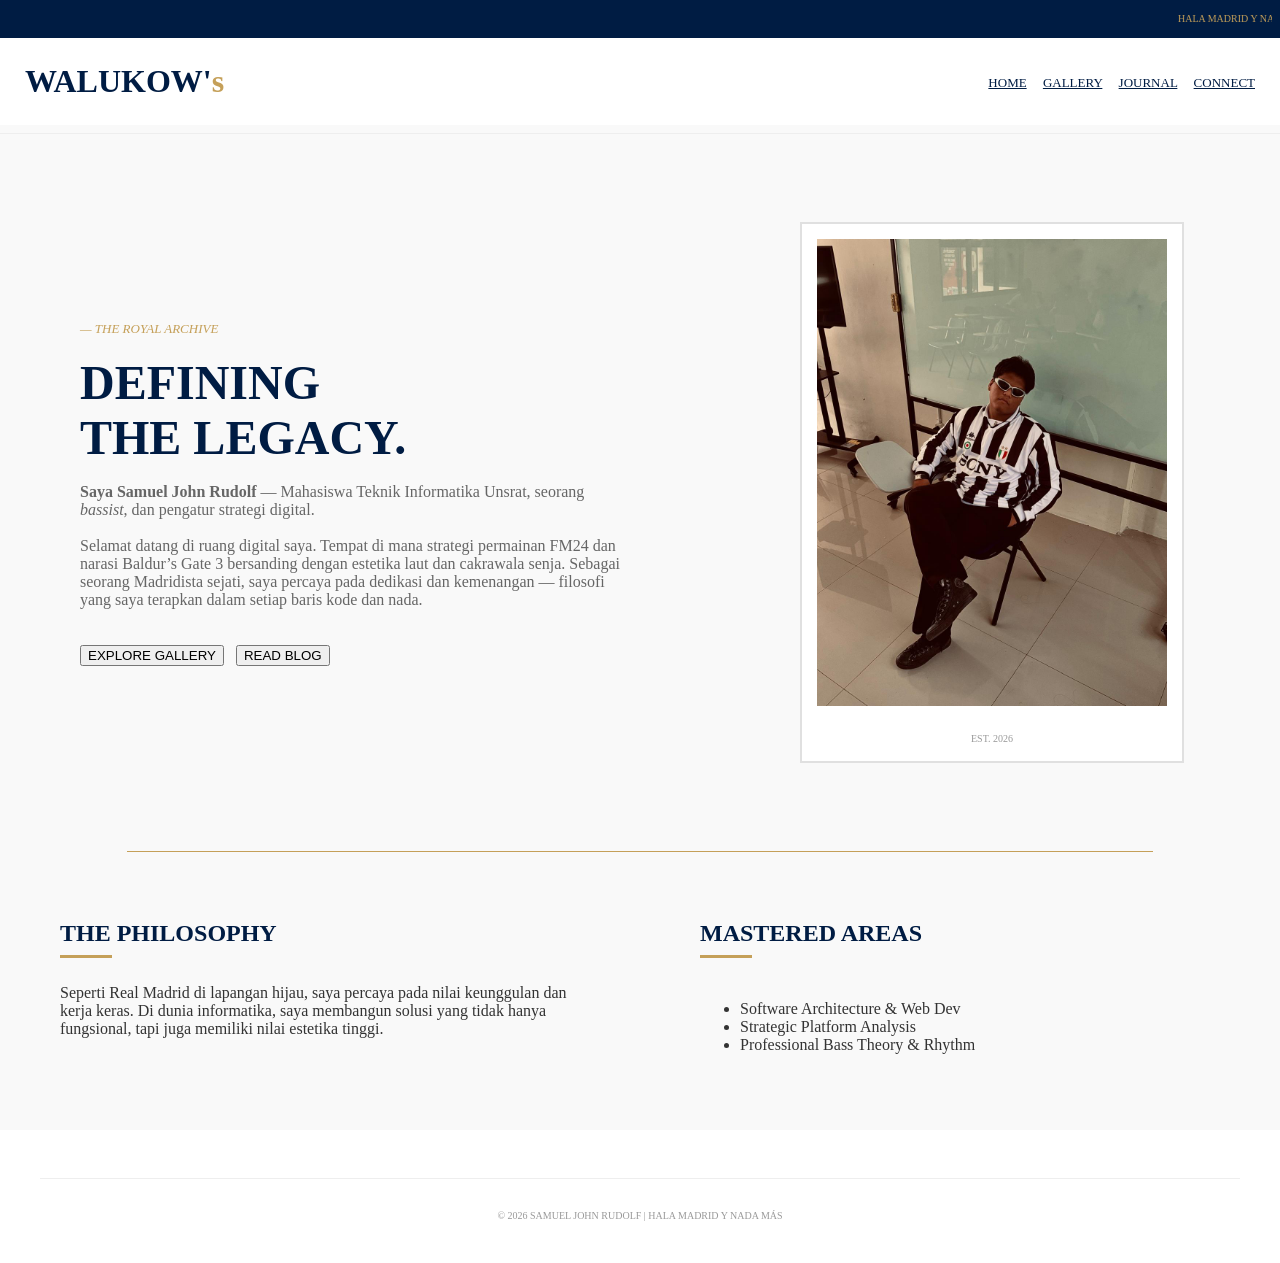
==== index.html @ 91236569 "first commit" ====
<!DOCTYPE html>
<html lang="id">
<head>
    <meta charset="UTF-8">
    <title>Samuel Rudolf | Royal Archive (HTML Only)</title>
</head>
<body bgcolor="#F9F9F9" text="#333333" link="#001C43" vlink="#C5A059" leftmargin="0" topmargin="0">

    <table width="100%" bgcolor="#001C43" cellpadding="8" cellspacing="0" border="0">
        <tr>
            <td align="center">
                <marquee scrollamount="5">
                    <font face="Verdana" size="1" color="#C5A059">
                        HALA MADRID Y NADA MÁS • INFORMATICS ENGINEERING • STRATEGIC DIGITAL SOLUTIONS • BASSIST
                    </font>
                </marquee>
            </td>
        </tr>
    </table>

    <table width="100%" bgcolor="#FFFFFF" cellpadding="25" cellspacing="0" border="0">
        <tr>
            <td width="70%">
                <font face="Georgia" size="6" color="#001C43"><b>WALUKOW'<font color="#C5A059">s</font></b></font>
            </td>
            <td width="30%" align="right">
                <font face="Verdana" size="2">
                    <a href="index.html">HOME</a> &nbsp;&nbsp;&nbsp;
                    <a href="gallery.html">GALLERY</a> &nbsp;&nbsp;&nbsp;
                    <a href="blog.html">JOURNAL</a> &nbsp;&nbsp;&nbsp;
                    <a href="contact.html">CONNECT</a>
                </font>
            </td>
        </tr>
    </table>

    <hr color="#EEEEEE" size="1">

    <table width="100%" cellpadding="80" cellspacing="0" border="0">
        <tr>
            <td width="55%" valign="middle">
                <font face="Georgia" size="2" color="#C5A059"><i>&mdash; THE ROYAL ARCHIVE</i></font>
                <br><br>
                <font face="Georgia" size="7" color="#001C43"><b>DEFINING<br>THE LEGACY.</b></font>
                <br><br>
                <font face="Verdana" size="3" color="#666666">
                    <b>Saya Samuel John Rudolf</b> — Mahasiswa Teknik Informatika Unsrat, seorang <i>bassist</i>, dan pengatur strategi digital.
                    <br><br>
                    Selamat datang di ruang digital saya. Tempat di mana strategi permainan FM24 dan narasi Baldur’s Gate 3 bersanding dengan estetika laut dan cakrawala senja. Sebagai seorang Madridista sejati, saya percaya pada dedikasi dan kemenangan — filosofi yang saya terapkan dalam setiap baris kode dan nada.
                </font>
                <br><br><br>
                <a href="gallery.html"><button>EXPLORE GALLERY</button></a>
                &nbsp;
                <a href="blog.html"><button>READ BLOG</button></a>
            </td>

            <td width="45%" align="center">
                <table bgcolor="#FFFFFF" border="1" bordercolor="#E0E0E0" cellpadding="15" cellspacing="0">
                    <tr>
                        <td align="center">
                            <img src="foto.jpeg" width="350" alt="Samuel Rudolf">
                            <br><br>
                            <font face="Verdana" size="1" color="#999999">EST. 2026</font>
                        </td>
                    </tr>
                </table>
            </td>
        </tr>
    </table>

    <center><hr width="80%" color="#C5A059" size="1"></center>

    <table width="100%" cellpadding="60" cellspacing="0" border="0">
        <tr valign="top">
            <td width="50%">
                <font face="Georgia" size="5" color="#001C43"><b>THE PHILOSOPHY</b></font>
                <br>
                <hr align="left" width="50" color="#C5A059" size="3">
                <br>
                <font face="Verdana" size="3">
                    Seperti Real Madrid di lapangan hijau, saya percaya pada nilai keunggulan dan kerja keras. Di dunia informatika, saya membangun solusi yang tidak hanya fungsional, tapi juga memiliki nilai estetika tinggi.
                </font>
            </td>
            <td width="50%">
                <font face="Georgia" size="5" color="#001C43"><b>MASTERED AREAS</b></font>
                <br>
                <hr align="left" width="50" color="#C5A059" size="3">
                <br>
                <font face="Verdana" size="3">
                    <ul>
                        <li>Software Architecture & Web Dev</li>
                        <li>Strategic Platform Analysis</li>
                        <li>Professional Bass Theory & Rhythm</li>
                    </ul>
                </font>
            </td>
        </tr>
    </table>

    <table width="100%" cellpadding="40" cellspacing="0" border="0" bgcolor="#FFFFFF">
        <tr>
            <td align="center">
                <hr color="#EEEEEE" size="1">
                <br>
                <font face="Verdana" size="1" color="#999999">
                    © 2026 SAMUEL JOHN RUDOLF | HALA MADRID Y NADA MÁS
                </font>
            </td>
        </tr>
    </table>

</body>
</html>
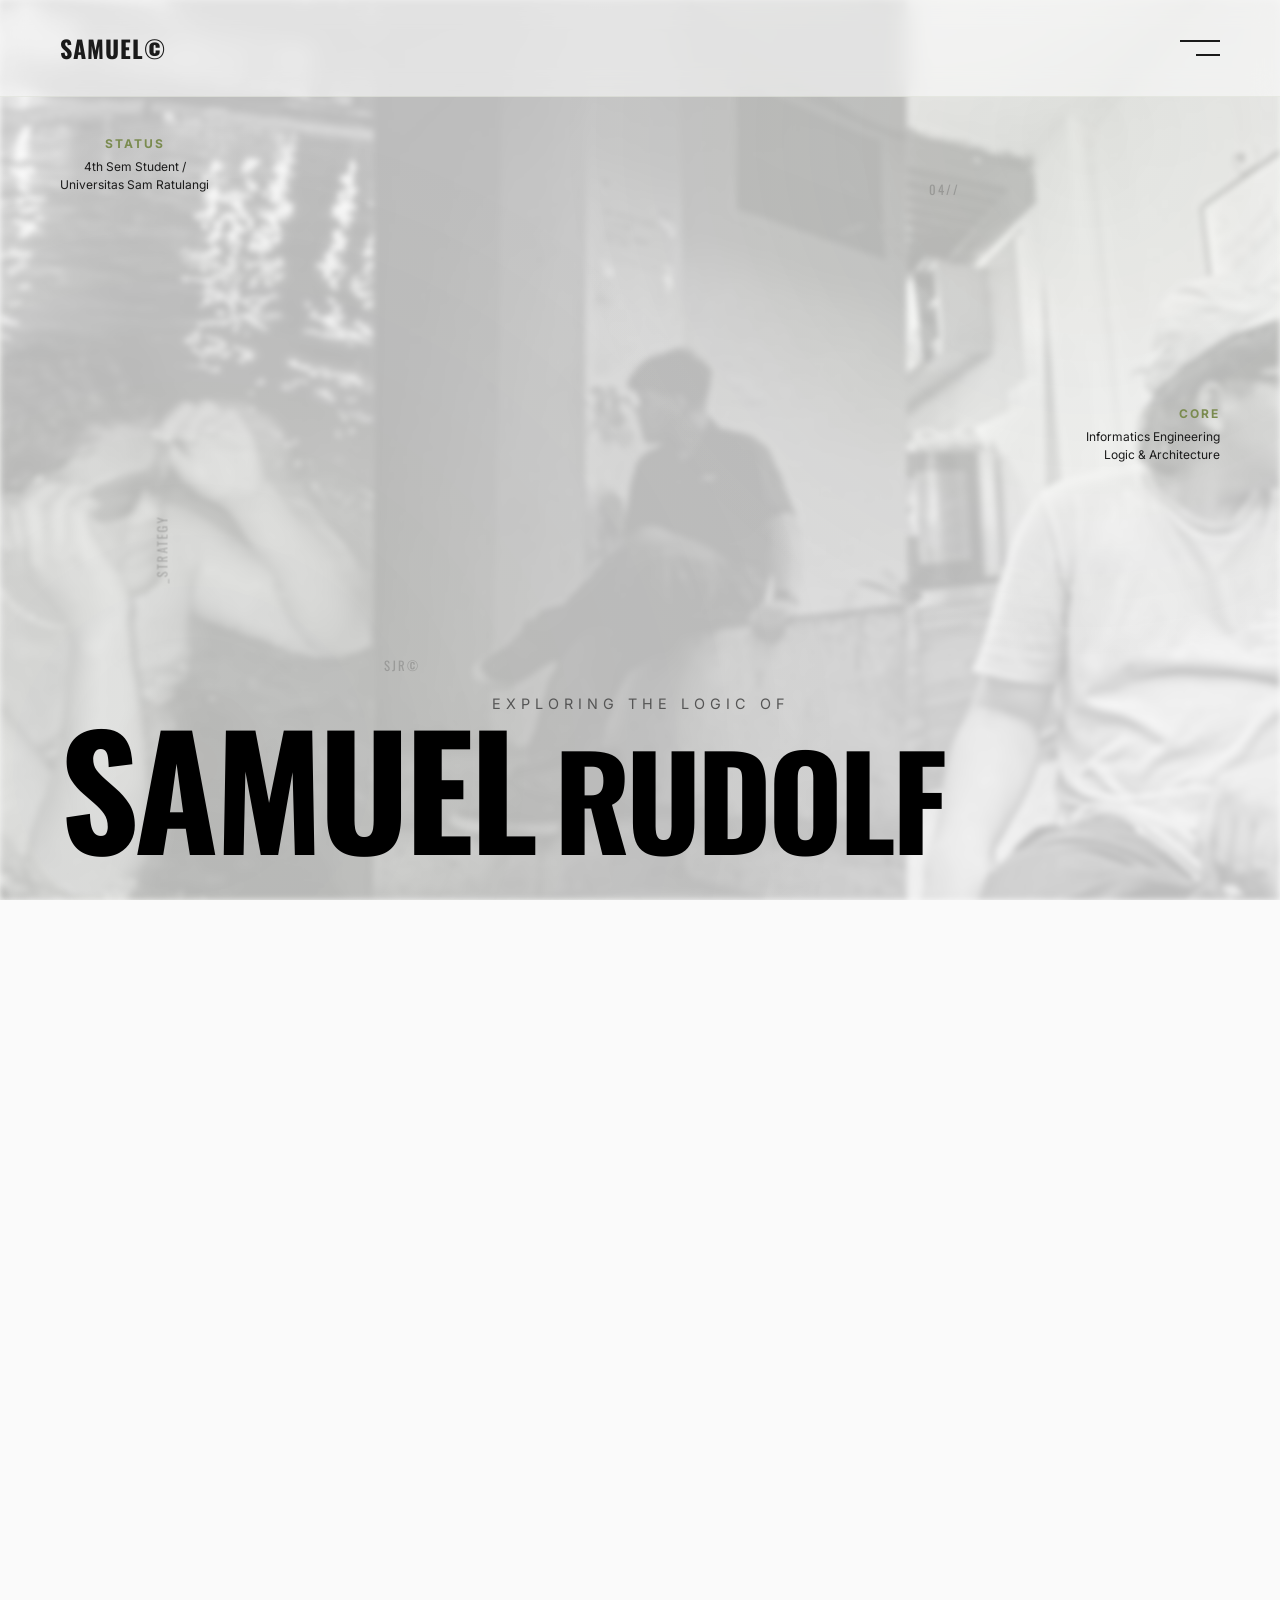
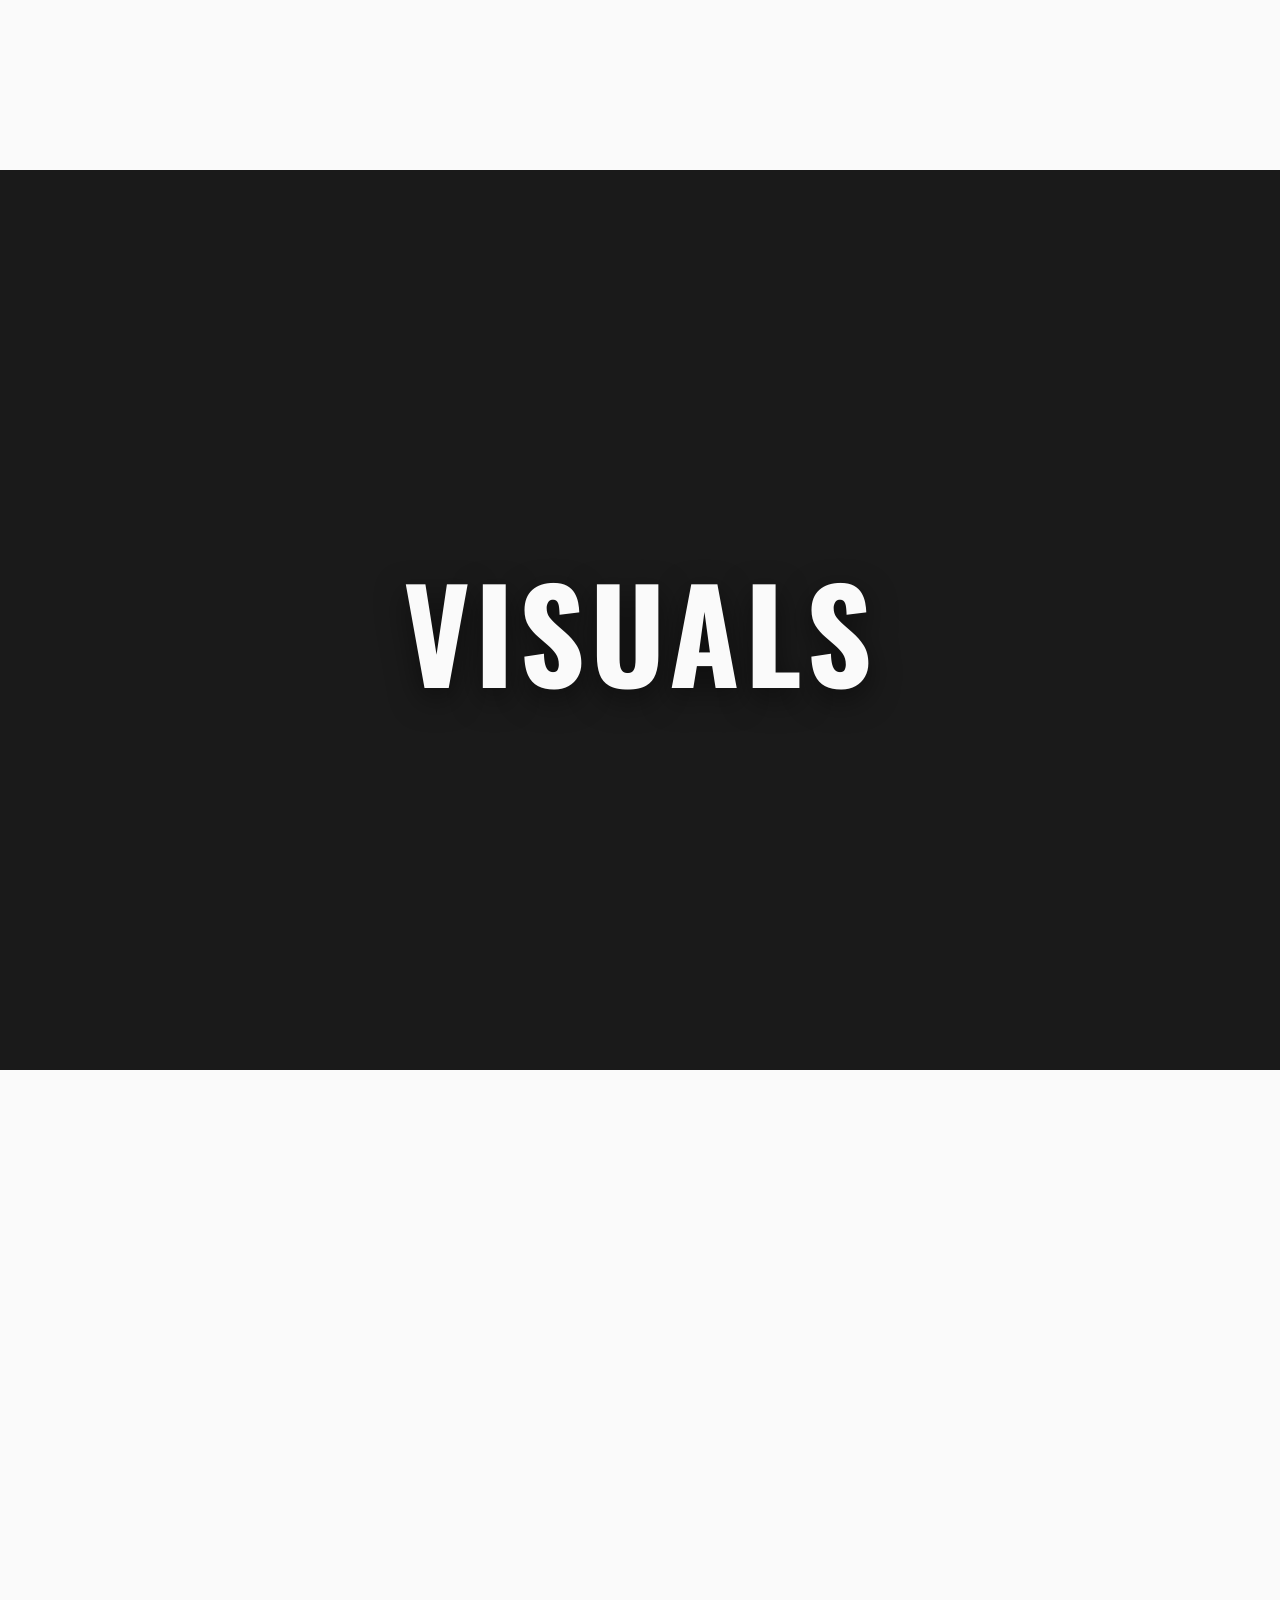
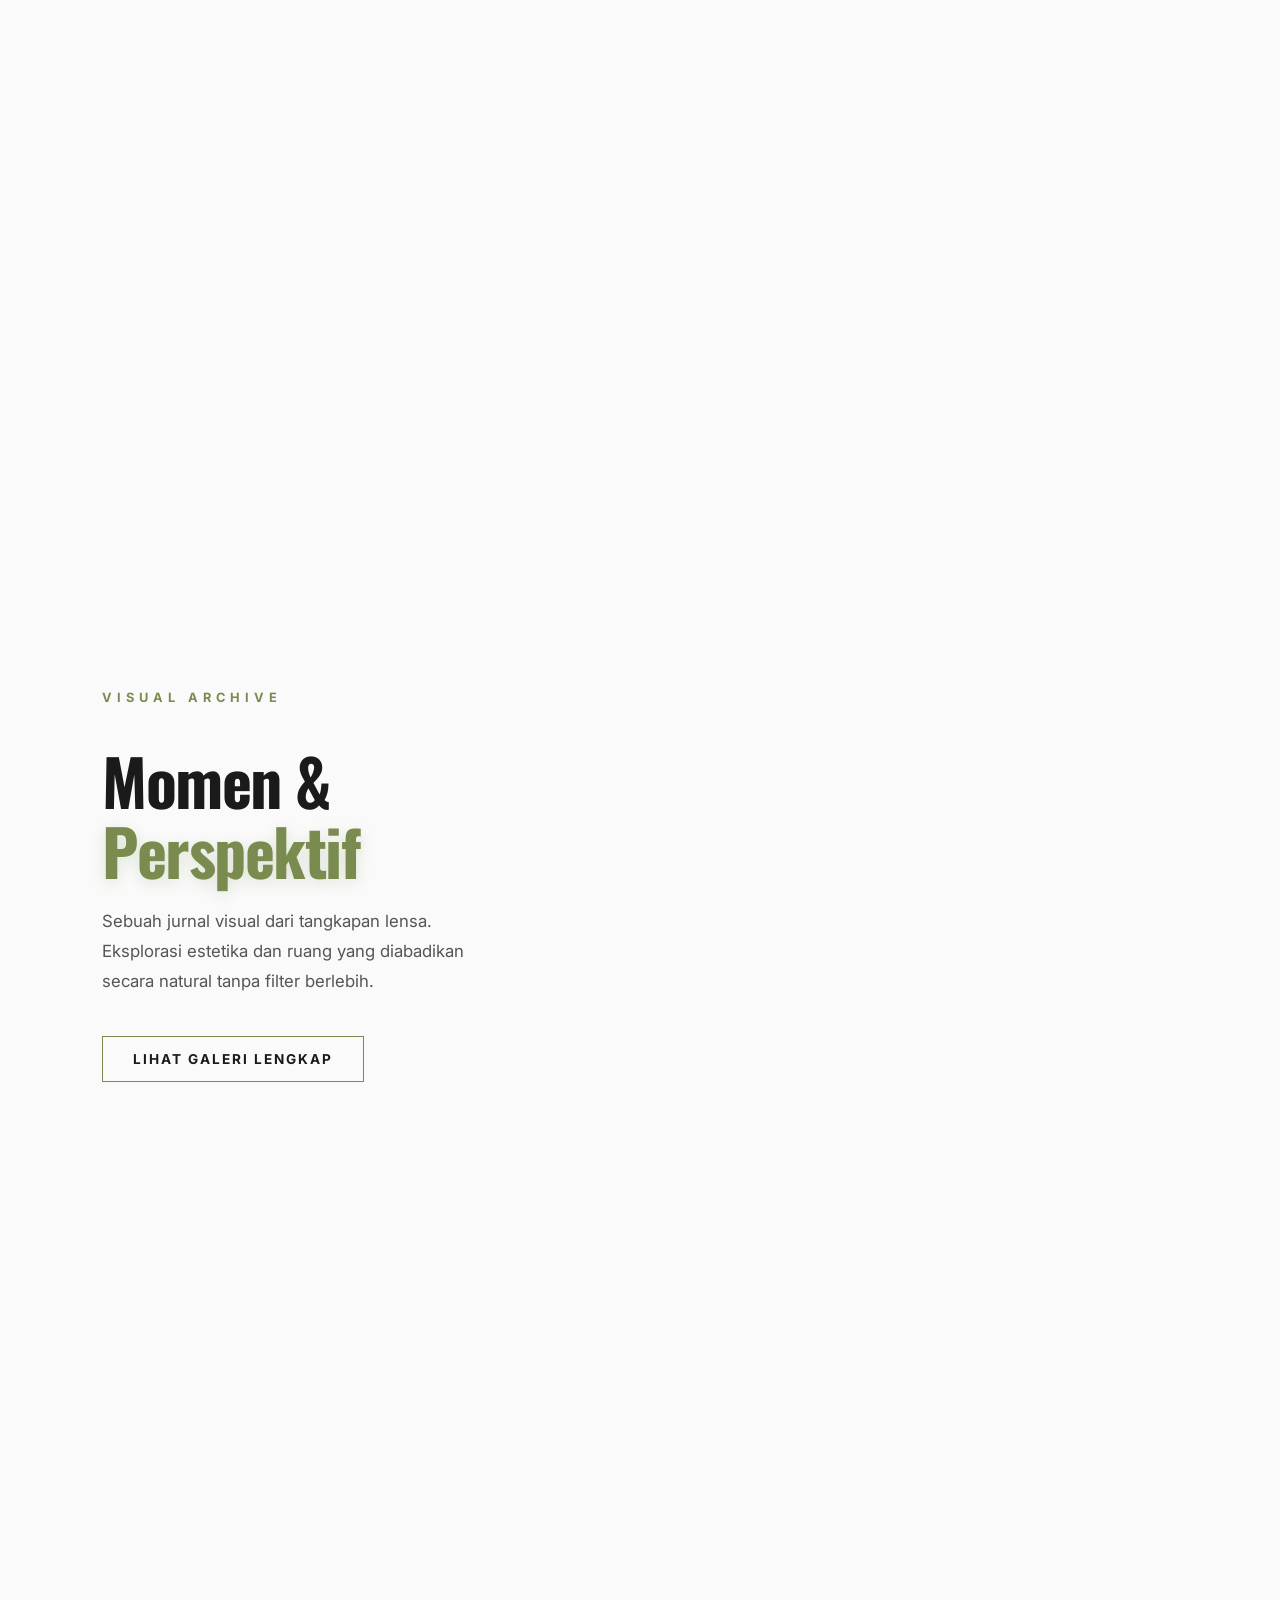
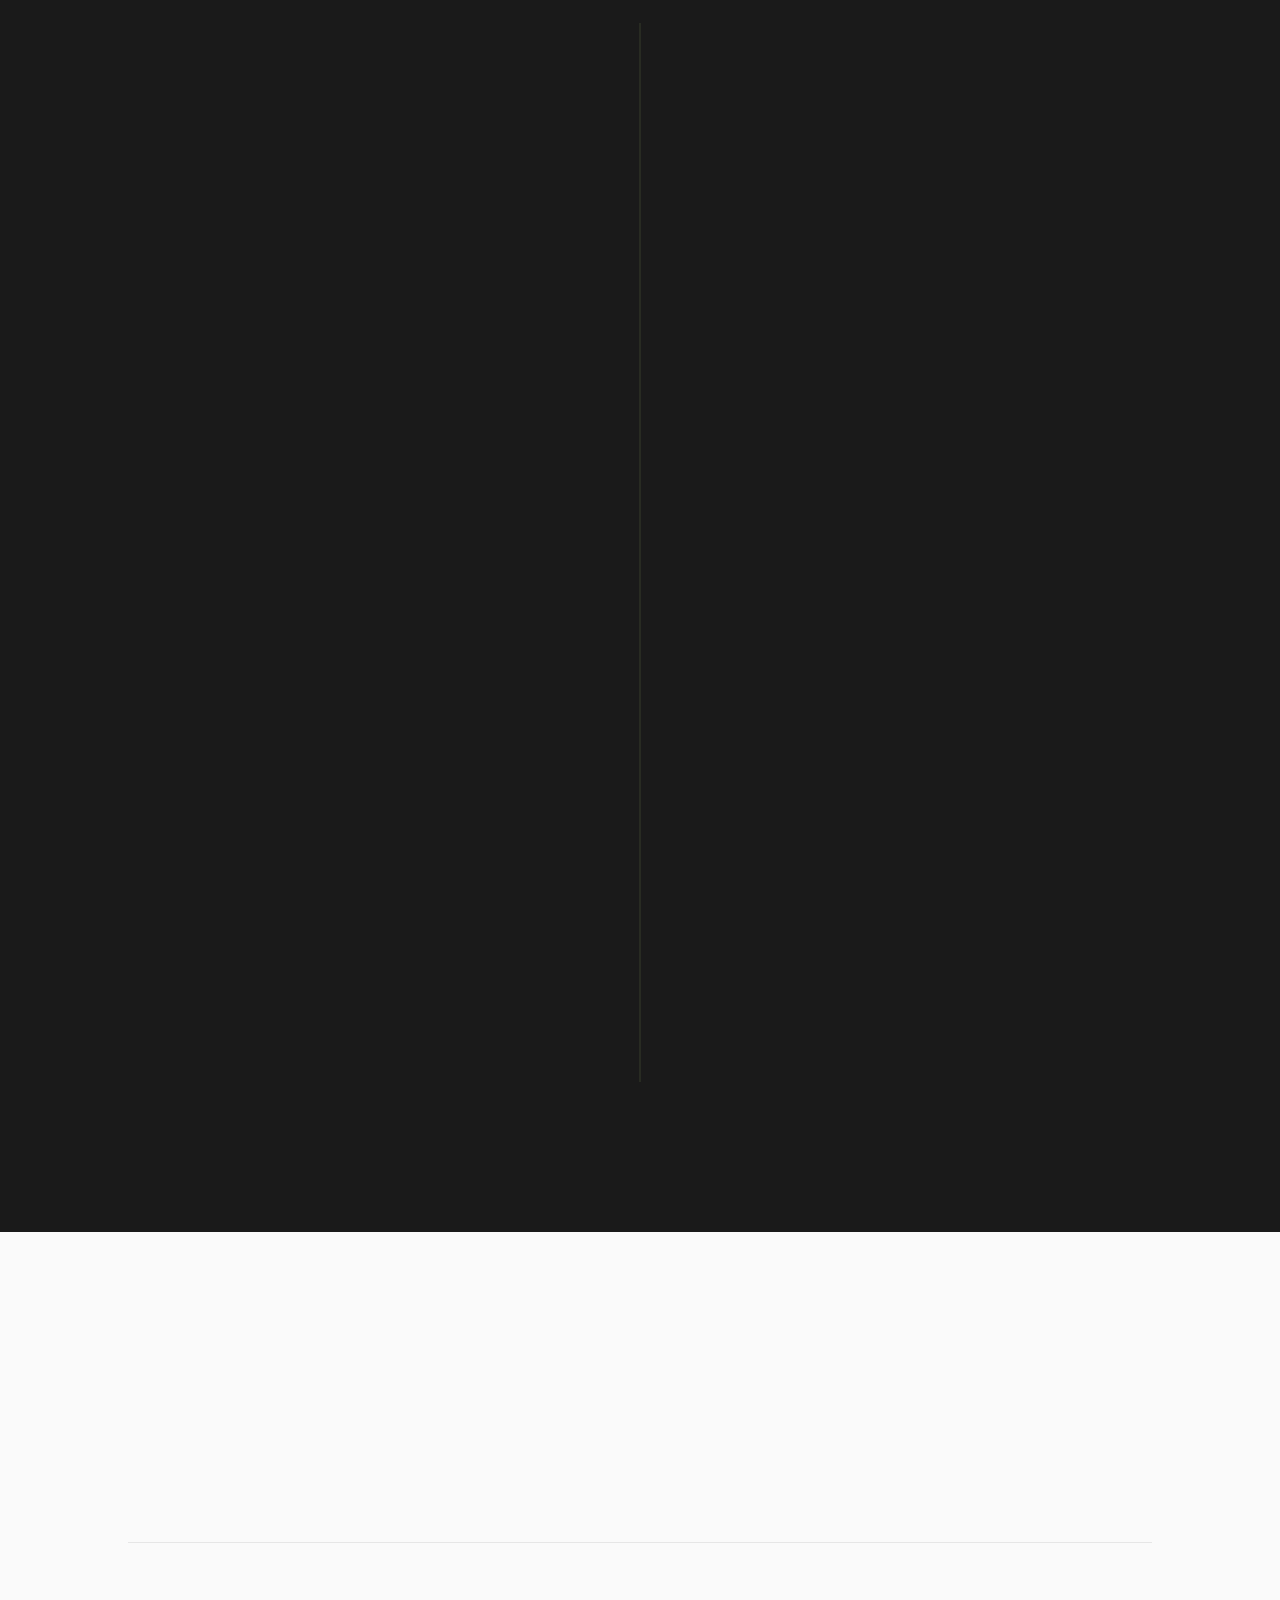
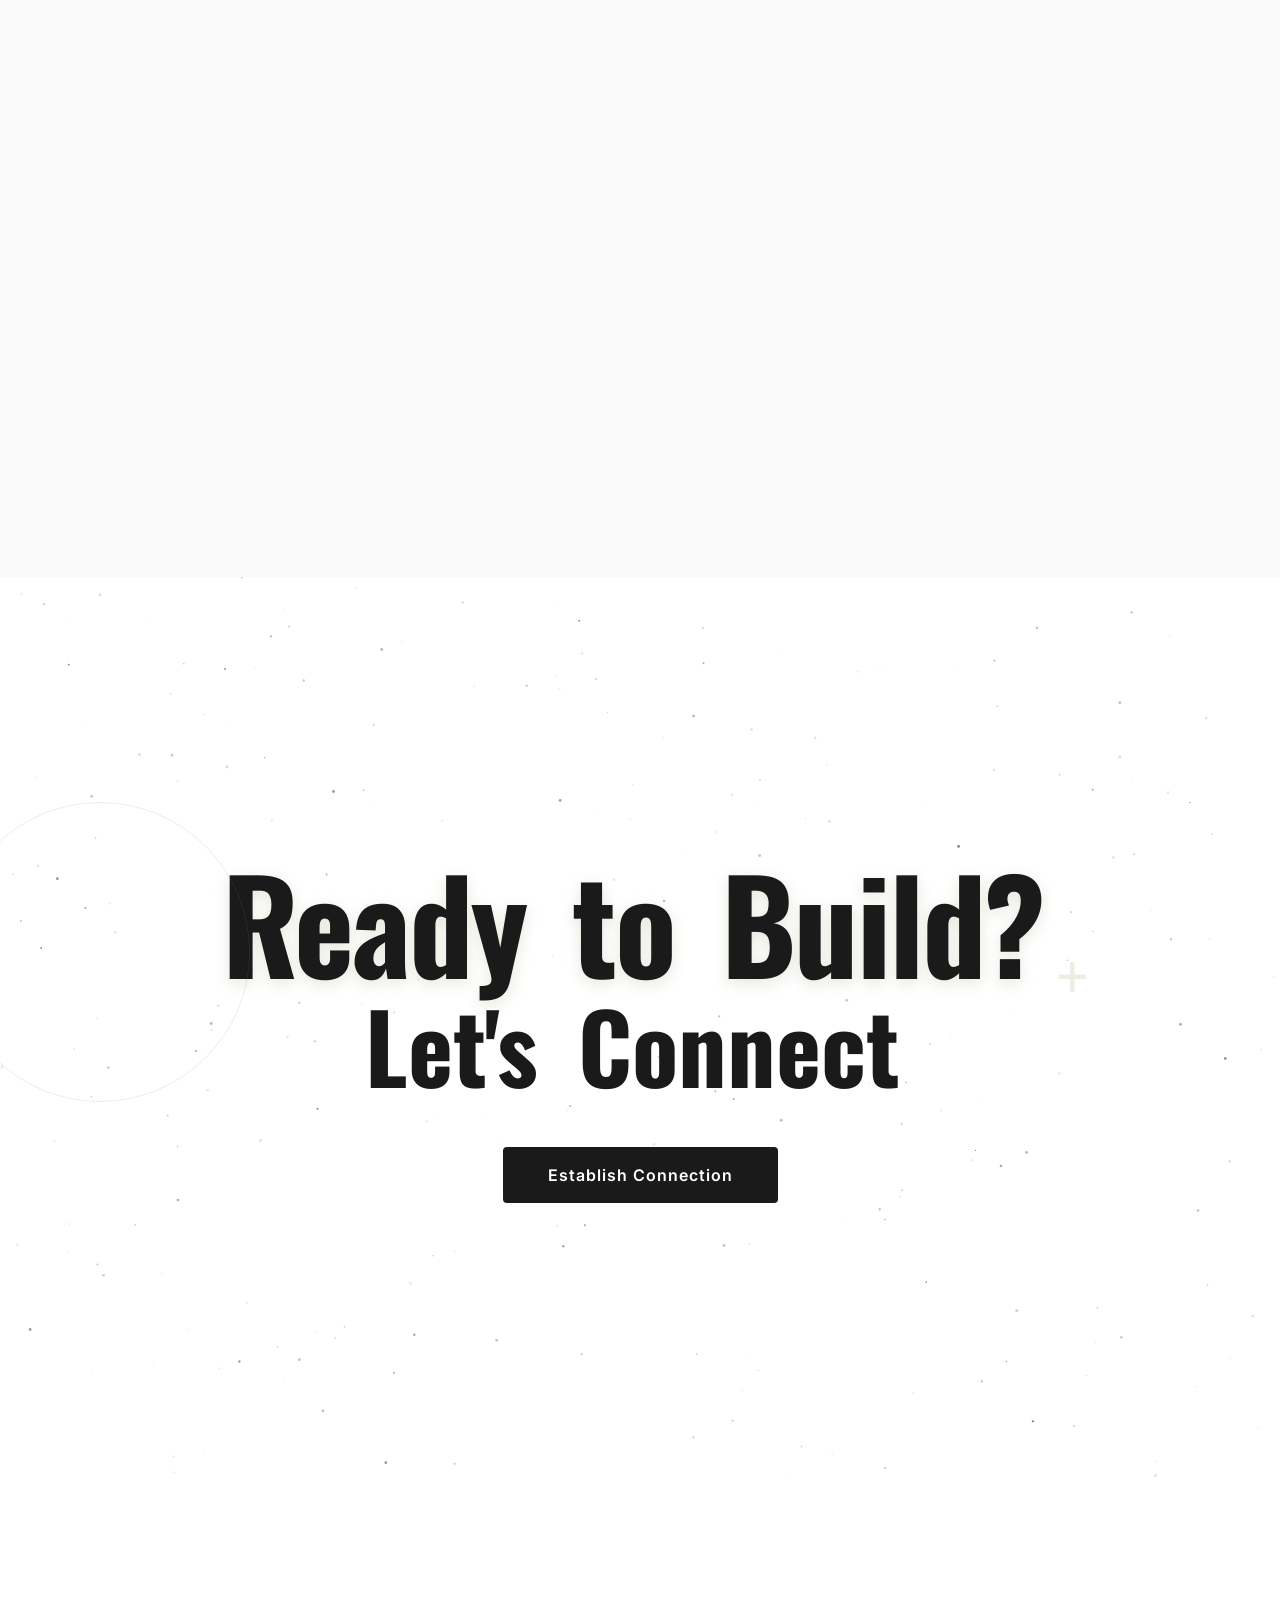
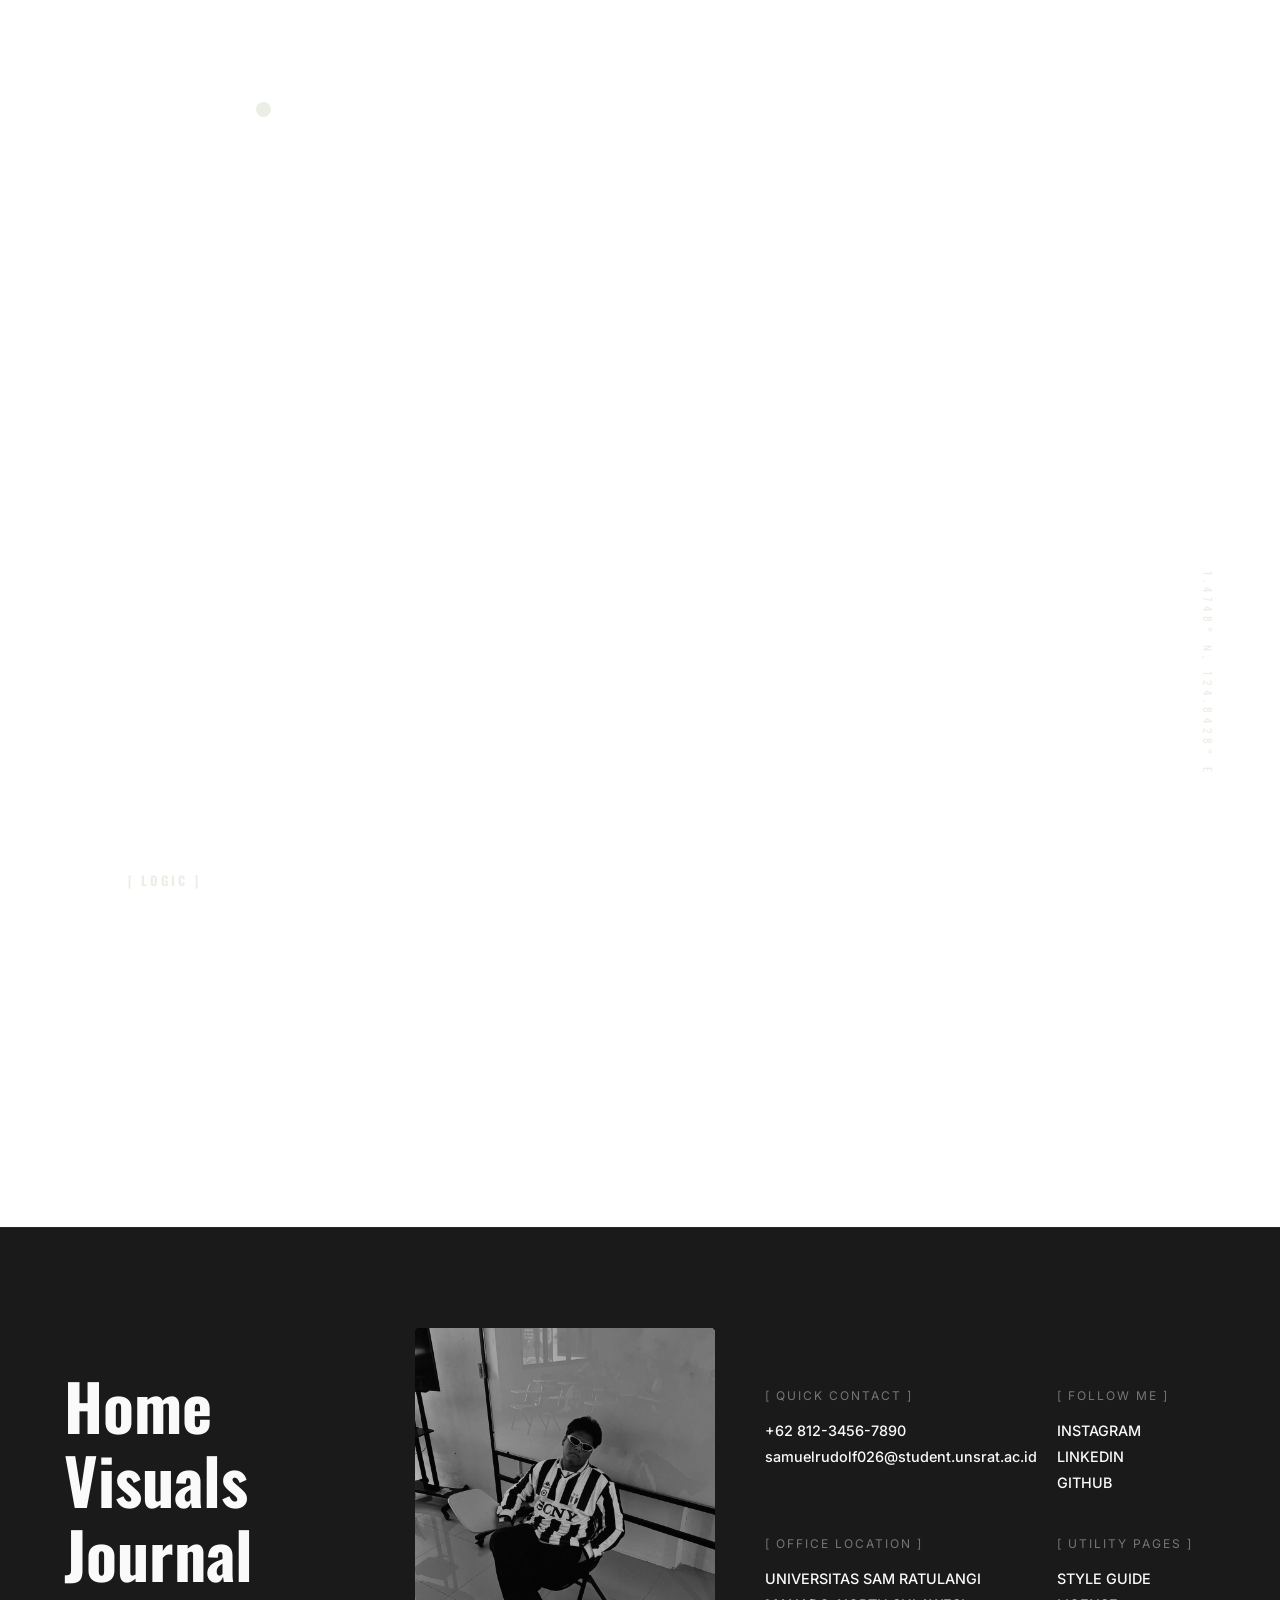
==== commit 2c964ced: "Update tugas" ====
--- a/index.html
+++ b/index.html
@@ -2,112 +2,344 @@
 <html lang="id">
 <head>
     <meta charset="UTF-8">
-    <title>Samuel Rudolf | Royal Archive (HTML Only)</title>
+    <meta name="viewport" content="width=device-width, initial-scale=1.0">
+    <title>Samuel John Rudolf | Official Portfolio</title>
+    <link rel="stylesheet" href="style.css">
 </head>
-<body bgcolor="#F9F9F9" text="#333333" link="#001C43" vlink="#C5A059" leftmargin="0" topmargin="0">
-
-    <table width="100%" bgcolor="#001C43" cellpadding="8" cellspacing="0" border="0">
-        <tr>
-            <td align="center">
-                <marquee scrollamount="5">
-                    <font face="Verdana" size="1" color="#C5A059">
-                        HALA MADRID Y NADA MÁS • INFORMATICS ENGINEERING • STRATEGIC DIGITAL SOLUTIONS • BASSIST
-                    </font>
-                </marquee>
-            </td>
-        </tr>
-    </table>
-
-    <table width="100%" bgcolor="#FFFFFF" cellpadding="25" cellspacing="0" border="0">
-        <tr>
-            <td width="70%">
-                <font face="Georgia" size="6" color="#001C43"><b>WALUKOW'<font color="#C5A059">s</font></b></font>
-            </td>
-            <td width="30%" align="right">
-                <font face="Verdana" size="2">
-                    <a href="index.html">HOME</a> &nbsp;&nbsp;&nbsp;
-                    <a href="gallery.html">GALLERY</a> &nbsp;&nbsp;&nbsp;
-                    <a href="blog.html">JOURNAL</a> &nbsp;&nbsp;&nbsp;
-                    <a href="contact.html">CONNECT</a>
-                </font>
-            </td>
-        </tr>
-    </table>
-
-    <hr color="#EEEEEE" size="1">
-
-    <table width="100%" cellpadding="80" cellspacing="0" border="0">
-        <tr>
-            <td width="55%" valign="middle">
-                <font face="Georgia" size="2" color="#C5A059"><i>&mdash; THE ROYAL ARCHIVE</i></font>
-                <br><br>
-                <font face="Georgia" size="7" color="#001C43"><b>DEFINING<br>THE LEGACY.</b></font>
-                <br><br>
-                <font face="Verdana" size="3" color="#666666">
-                    <b>Saya Samuel John Rudolf</b> — Mahasiswa Teknik Informatika Unsrat, seorang <i>bassist</i>, dan pengatur strategi digital.
-                    <br><br>
-                    Selamat datang di ruang digital saya. Tempat di mana strategi permainan FM24 dan narasi Baldur’s Gate 3 bersanding dengan estetika laut dan cakrawala senja. Sebagai seorang Madridista sejati, saya percaya pada dedikasi dan kemenangan — filosofi yang saya terapkan dalam setiap baris kode dan nada.
-                </font>
-                <br><br><br>
-                <a href="gallery.html"><button>EXPLORE GALLERY</button></a>
-                &nbsp;
-                <a href="blog.html"><button>READ BLOG</button></a>
-            </td>
-
-            <td width="45%" align="center">
-                <table bgcolor="#FFFFFF" border="1" bordercolor="#E0E0E0" cellpadding="15" cellspacing="0">
-                    <tr>
-                        <td align="center">
-                            <img src="foto.jpeg" width="350" alt="Samuel Rudolf">
-                            <br><br>
-                            <font face="Verdana" size="1" color="#999999">EST. 2026</font>
-                        </td>
-                    </tr>
-                </table>
-            </td>
-        </tr>
-    </table>
-
-    <center><hr width="80%" color="#C5A059" size="1"></center>
-
-    <table width="100%" cellpadding="60" cellspacing="0" border="0">
-        <tr valign="top">
-            <td width="50%">
-                <font face="Georgia" size="5" color="#001C43"><b>THE PHILOSOPHY</b></font>
-                <br>
-                <hr align="left" width="50" color="#C5A059" size="3">
-                <br>
-                <font face="Verdana" size="3">
-                    Seperti Real Madrid di lapangan hijau, saya percaya pada nilai keunggulan dan kerja keras. Di dunia informatika, saya membangun solusi yang tidak hanya fungsional, tapi juga memiliki nilai estetika tinggi.
-                </font>
-            </td>
-            <td width="50%">
-                <font face="Georgia" size="5" color="#001C43"><b>MASTERED AREAS</b></font>
-                <br>
-                <hr align="left" width="50" color="#C5A059" size="3">
-                <br>
-                <font face="Verdana" size="3">
-                    <ul>
-                        <li>Software Architecture & Web Dev</li>
-                        <li>Strategic Platform Analysis</li>
-                        <li>Professional Bass Theory & Rhythm</li>
-                    </ul>
-                </font>
-            </td>
-        </tr>
-    </table>
-
-    <table width="100%" cellpadding="40" cellspacing="0" border="0" bgcolor="#FFFFFF">
-        <tr>
-            <td align="center">
-                <hr color="#EEEEEE" size="1">
-                <br>
-                <font face="Verdana" size="1" color="#999999">
-                    © 2026 SAMUEL JOHN RUDOLF | HALA MADRID Y NADA MÁS
-                </font>
-            </td>
-        </tr>
-    </table>
+<body>
+    <div class="bg-layer"></div>
+    <div class="bg-gradient"></div>
+
+    <nav class="navbar">
+        <div class="logo">SAMUEL<span>©</span></div>
+        <div class="menu-trigger" id="menuToggle">
+            <span class="line-long"></span>
+            <span class="line-short"></span>
+        </div>
+    </nav>
+
+    <div class="split-menu" id="fullscreenMenu">
+        <div class="menu-left">
+            <span class="accent-tag">S.J. RUDOLF</span>
+            <h3>Crafting logic.<br>Building structure.</h3>
+            <p>Mendobrak batasan melalui baris kode murni dan arsitektur desain yang fungsional.</p>
+            <div class="menu-contact">
+                <a href="mailto:samuelrudolf026@student.unsrat.ac.id">samuelrudolf026@student.unsrat.ac.id</a>
+            </div>
+        </div>
+        <div class="menu-right">
+            <ul class="nav-list">
+                <li><a href="index.html">/ HOME</a></li>
+                <li><a href="gallery.html">/ VISUALS</a></li>
+                <li><a href="blog.html">/ JOURNAL</a></li>
+                <li><a href="contact.html">/ CONNECT</a></li>
+            </ul>
+        </div>
+    </div>
+
+    <header class="hero-section">
+        <div class="hero-bg-container">
+            <img src="halaman_pertama_index.jpeg" alt="Background" class="hero-bg-image">
+        </div>
+        
+        <div class="hero-fragmented">
+            <div class="float-meta text-top-left anim-fade-right">
+                <span class="label">STATUS</span>
+                <p>4th Sem Student /<br>Universitas Sam Ratulangi</p>
+            </div>
+
+            <div class="float-meta text-mid-right anim-fade-left">
+                <span class="label">CORE</span>
+                <p>Informatics Engineering<br>Logic & Architecture</p>
+            </div>
+
+            <div class="geo-mark pos-a anim-fade-in">04//</div>
+            <div class="geo-mark pos-b anim-fade-in">SJR©</div>
+            <div class="geo-mark pos-c anim-fade-in">_STRATEGY</div>
+
+            <div class="hero-name-container">
+                <div class="main-title-wrap">
+                    <span class="pre-title anim-slide-up">EXPLORING THE LOGIC OF</span>
+                    <div class="name-flex">
+                        <h1 class="name-bold anim-slide-up-delay-1">Samuel</h1>
+                        <h1 class="name-outline anim-slide-up-delay-2">Rudolf</h1>
+                    </div>
+                </div>
+            </div>
+        </div>
+        
+        <div class="scroll-badge reveal-delay">SCROLL TO EXPLORE ↓</div>
+    </header>
+
+    <section class="profile-section">
+        <div class="profile-layout">
+            <div class="image-box reveal">
+                <div class="image-wrapper">
+                    <img src="profile_index_footer.jpeg" alt="Samuel Rudolf Portrait">
+                </div>
+            </div>
+
+            <div class="info-box reveal">
+                <span class="accent-tag">ABOUT ME</span>
+                <h2>Informatics Engineering <br><span>Student.</span></h2>
+                <p id="aboutText">Mahasiswa semester 4 di Universitas Sam Ratulangi yang berfokus pada pengembangan perangkat lunak murni dan logika arsitektur sistem.</p>
+                <div class="stats-container">
+                    <div class="stat-item">
+                        <strong>BASSIST</strong>
+                        <span>Low-End Foundation</span>
+                    </div>
+                </div>
+            </div>
+        </div>
+    </section>
+    
+    <div class="circular-transition-wrapper" id="circleWrapper">
+        <div class="circle-sticky">
+            <div class="circle circle-1"></div>
+            <div class="circle circle-2"></div>
+            <div class="circle circle-3"></div>
+            <div class="circle circle-4"></div>
+            <h2 class="circle-text" id="circleText">VISUALS</h2>
+        </div>
+    </div>
+    
+    <section class="showcase-section">
+        <div class="showcase-layout">
+            <div class="showcase-info">
+                <span class="accent-tag">VISUAL ARCHIVE</span>
+                <h2 class="showcase-title">Momen &<br><span>Perspektif</span></h2>
+                <p class="showcase-desc">Sebuah jurnal visual dari tangkapan lensa. Eksplorasi estetika dan ruang yang diabadikan secara natural tanpa filter berlebih.</p>
+                <a href="gallery.html" class="btn-outline">Lihat Galeri Lengkap</a>
+            </div>
+
+            <div class="showcase-gallery">
+                <div class="photo-card reveal">
+                    <div class="photo-wrapper"><img src="we (1)_index.jpeg" alt="Sunset View 1"></div>
+                    <div class="photo-meta"><h4>Senja Pertama</h4><span>/ Manado, 2026</span></div>
+                </div>
+                <div class="photo-card reveal">
+                    <div class="photo-wrapper"><img src="we (2)_index.jpeg" alt="Sunset View 2"></div>
+                    <div class="photo-meta"><h4>Golden Hour</h4><span>/ Eksplorasi</span></div>
+                </div>
+                <div class="photo-card reveal">
+                    <div class="photo-wrapper"><img src="we (3)_index.jpeg" alt="Love Shape"></div>
+                    <div class="photo-meta"><h4>Love Symbol</h4><span>/ Detail Objek</span></div>
+                </div>
+            </div>
+        </div>
+    </section>
+
+    <div class="section-divider reveal">
+        <span class="accent-tag">MOTION & SOUND</span>
+        <h2 class="divider-title">Through My Lens</h2>
+        <p class="divider-desc">A glimpse into the emotions, people, and places that inspire my journey.</p>
+    </div>
+
+    <section class="journal-section">
+        <div class="journal-card reveal">
+            <div class="media-layer"><video autoplay loop muted playsinline src="fm24.mp4"></video></div>
+            <div class="content-layer">
+                <span class="meta-text">March 15, 2026 | Simulation & Logic</span>
+                <h2>FM24 Tactician</h2>
+            </div>
+            <div class="hover-ui">
+                <div class="bracket top-left"></div><div class="bracket top-right"></div>
+                <div class="bracket bottom-left"></div><div class="bracket bottom-right"></div>
+                <a href="gallery.html" class="details-btn">See Details &nearr;</a>
+            </div>
+        </div>
+
+        <div class="journal-card reveal">
+            <div class="media-layer"><video autoplay loop muted playsinline src="bg3.mp4"></video></div>
+            <div class="content-layer">
+                <span class="meta-text">March 10, 2026 / Fantasy & RPG</span>
+                <h2>From Tabletop to Baldur's Gate 3</h2>
+                <div class="hover-ui">
+                    <div class="bracket top-left"></div><div class="bracket top-right"></div>
+                    <div class="bracket bottom-left"></div><div class="bracket bottom-right"></div>
+                    <a href="gallery.html" class="details-btn">See Details &nearr;</a>
+                </div>
+            </div>
+        </div>
+
+        <div class="journal-card reveal">
+            <div class="media-layer"><video autoplay loop muted playsinline src="bass.mp4"></video></div>
+            <div class="content-layer">
+                <span class="meta-text">March 05, 2026 / Music & Art</span>
+                <h2>Low-End Theory: The Art of Bass</h2>
+                <div class="hover-ui">
+                    <div class="bracket top-left"></div><div class="bracket top-right"></div>
+                    <div class="bracket bottom-left"></div><div class="bracket bottom-right"></div>
+                    <a href="gallery.html" class="details-btn">See Details &nearr;</a>
+                </div>
+            </div>
+        </div>
+    </section>
+
+<section class="process-section" id="workingProcess">
+    <div class="process-header reveal">
+        <h2 class="process-main-title">Working<br>process</h2>
+    </div>
+
+    <div class="process-container">
+    <div class="process-line-track">
+    <div class="process-line-fill" id="processLineFill"></div>
+</div>
+
+        <div class="process-step left reveal-side">
+            <div class="step-content">
+                <span class="step-num">01</span>
+                <h3>Plan ahead</h3>
+                <p>Menganalisis logika, kebutuhan sistem, dan merancang arsitektur database sebelum menulis baris kode pertama.</p>
+            </div>
+        </div>
+
+        <div class="process-step right reveal-side">
+            <div class="step-content">
+                <span class="step-num">02</span>
+                <h3>Code smart</h3>
+                <p>Menulis kode yang bersih, murni (vanilla), dan terstruktur untuk memastikan performa yang cepat dan minim bug.</p>
+            </div>
+        </div>
+
+        <div class="process-step left reveal-side">
+            <div class="step-content">
+                <span class="step-num">03</span>
+                <h3>Build safely</h3>
+                <p>Menguji fungsionalitas sistem secara menyeluruh, memastikan setiap fitur berjalan sesuai dengan logika yang direncanakan.</p>
+            </div>
+        </div>
+
+        <div class="process-step right reveal-side">
+            <div class="step-content">
+                <span class="step-num">04</span>
+                <h3>Deliver on time</h3>
+                <p>Mendeploy aplikasi yang sudah dioptimalkan dan siap digunakan, dengan stabilitas sebagai prioritas utama.</p>
+            </div>
+        </div>
+    </div>
+</section>
+
+    <section class="blog-list-section">
+        <div class="blog-list-header reveal">
+            <span class="accent-tag">WRITINGS & THOUGHTS</span>
+            <h2 class="blog-main-title"><span class="circle-outline"></span> Dive into the Archive</h2>
+        </div>
+
+        <div class="blog-list-container">
+            <!-- Article 1 -->
+            <a href="article1.html" class="blog-row reveal">
+                <div class="blog-title"><h3>Hala Madrid</h3></div>
+                <div class="blog-desc"><p>Menjadi pendukung Real Madrid bukan sekadar soal trofi, tapi soal mentalitas "Fino Alla Fine". Membedah strategi manajemen klub dalam dunia Informatika.</p></div>
+                <div class="blog-year"><span>2026</span></div>
+            </a>
+
+            <!-- Article 2 -->
+            <a href="article2.html" class="blog-row reveal">
+                <div class="blog-title"><h3>FM24 Tactician</h3></div>
+                <div class="blog-desc"><p>Football Manager 2024 adalah tentang data dan probabilitas. Menyusun formasi yang fluid memerlukan ketelitian yang sama saat melakukan debugging kode.</p></div>
+                <div class="blog-year"><span>2026</span></div>
+            </a>
+
+            <!-- Article 3 -->
+            <a href="article3.html" class="blog-row reveal">
+                <div class="blog-title"><h3>Baldur's Gate 3</h3></div>
+                <div class="blog-desc"><p>Roll for Initiative! Eksplorasi narasi membawa mekanik D&D ke level luar biasa. Melihat bagaimana world-building mencerminkan arsitektur informasi.</p></div>
+                <div class="blog-year"><span>2026</span></div>
+            </a>
+
+            <!-- Article 4 -->
+            <a href="article4.html" class="blog-row reveal">
+                <div class="blog-title"><h3>Art of Bass</h3></div>
+                <div class="blog-desc"><p>Bermain Bass adalah tentang menjaga fondasi. Membahas korelasi antara menjaga tempo musik dan menjaga stabilitas sebuah backend aplikasi.</p></div>
+                <div class="blog-year"><span>2026</span></div>
+            </a>
+        </div>
+    </section>
+
+<section class="final-cta-section" id="finalCta">
+    
+    <div class="cta-ornaments">
+        <div class="orn-circle orn-1"></div>
+        <div class="orn-plus orn-2">+</div>
+        <div class="orn-coord orn-3">1.4748° N, 124.8428° E</div>
+        <div class="orn-dot orn-4"></div>
+        <div class="orn-bracket orn-5">[ LOGIC ]</div>
+    </div>
+
+    <div class="cta-sticky">
+        <canvas id="matchaDustCanvas" class="matcha-dust-bg"></canvas>
+        <div class="cta-content">
+            <h2 class="reveal-heading">
+                <span class="word">Ready</span> <span class="word">to</span> <span class="word">Build?</span>
+            </h2>
+            <h3 class="reveal-subheading">
+                <span class="word">Let's</span> <span class="word">Connect</span>
+            </h3>
+            <a href="contact.html" class="btn-discuss">Establish Connection</a>
+        </div>
+    </div>
+</section>
+
+    <script src="script.js"></script>
+
+    <footer class="site-footer">
+        <div class="footer-container">
+            
+            <div class="footer-nav">
+                <a href="index.html" class="footer-link">Home</a>
+                <a href="gallery.html" class="footer-link">Visuals</a>
+                <a href="blog.html" class="footer-link">Journal</a>
+                <a href="contact.html" class="footer-link">Connect</a>
+            </div>
+
+            <div class="footer-image-wrapper">
+                <img src="profile_index_footer.jpeg" alt="Samuel Rudolf Portrait" class="footer-img">
+            </div>
+
+            <div class="footer-info-grid">
+                <div class="info-block">
+                    <span class="info-title">[ QUICK CONTACT ]</span>
+                    <p>
+                        +62 812-3456-7890<br>
+                        samuelrudolf026@student.unsrat.ac.id
+                    </p>
+                </div>
+                
+                <div class="info-block">
+                    <span class="info-title">[ FOLLOW ME ]</span>
+                    <p>
+                        <a href="#">INSTAGRAM</a><br>
+                        <a href="#">LINKEDIN</a><br>
+                        <a href="#">GITHUB</a>
+                    </p>
+                </div>
+                
+                <div class="info-block">
+                    <span class="info-title">[ OFFICE LOCATION ]</span>
+                    <p>
+                        UNIVERSITAS SAM RATULANGI<br>
+                        MANADO, NORTH SULAWESI<br>
+                        INDONESIA
+                    </p>
+                </div>
+                
+                <div class="info-block">
+                    <span class="info-title">[ UTILITY PAGES ]</span>
+                    <p>
+                        <a href="#">STYLE GUIDE</a><br>
+                        <a href="#">LICENSE</a><br>
+                        <a href="#">404 NOT FOUND</a>
+                    </p>
+                </div>
+            </div>
+
+        </div>
+
+        <div class="footer-bottom">
+            <p>Copyright and design by <span>Samuel Rudolf - 2026</span> | Powered by Pure Code | Hala Madrid Y Nada Más</p>
+        </div>
+    </footer>
 
 </body>
 </html>
--- a/style.css
+++ b/style.css
@@ -0,0 +1,1378 @@
+/* === IMPORT GOOGLE FONTS === */
+@import url('https://fonts.googleapis.com/css2?family=Inter:wght@300;400;500&family=Oswald:wght@500;700&display=swap');
+
+/* Menyembunyikan Scrollbar */
+::-webkit-scrollbar { display: none; }
+html { -ms-overflow-style: none; scrollbar-width: none; }
+
+/* === KONFIGURASI DASAR (ORGANIC MATCHA ELEGANCE) === */
+* { margin: 0; padding: 0; box-sizing: border-box; -webkit-font-smoothing: antialiased; text-rendering: optimizeLegibility; }
+body { 
+    background-color: #FAFAFA;
+    color: #1A1A1A;
+    font-family: 'Inter', sans-serif; 
+    overflow-x: hidden; 
+}
+
+/* --- AURA BACKGROUND --- */
+.bg-layer { 
+    display: block; 
+    position: fixed; top: 0; left: 0; width: 100%; height: 100vh;
+    background: radial-gradient(circle at 85% 15%, rgba(122, 139, 79, 0.08) 0%, transparent 40%),
+                radial-gradient(circle at 15% 85%, rgba(122, 139, 79, 0.05) 0%, transparent 50%);
+    z-index: -2; 
+    pointer-events: none;
+}
+.bg-gradient { display: none; }
+
+/* === NAVBAR KACA === */
+.navbar { 
+    position: fixed; top: 0; left: 0; width: 100%; display: flex; justify-content: space-between; align-items: center; 
+    padding: 30px 60px; z-index: 1001; pointer-events: none;
+    background: rgba(250, 250, 250, 0.6);
+    backdrop-filter: blur(12px);
+    border-bottom: 1px solid rgba(122, 139, 79, 0.1);
+}
+.logo { font-family: 'Oswald', sans-serif; font-weight: 700; font-size: 1.5rem; letter-spacing: 1px; pointer-events: auto; color: #1A1A1A; }
+.menu-trigger { pointer-events: auto; width: 40px; height: 16px; cursor: pointer; display: flex; flex-direction: column; justify-content: space-between; align-items: flex-end; z-index: 1002; }
+.menu-trigger span { display: block; height: 2px; background-color: #1A1A1A; transition: all 0.4s cubic-bezier(0.68, -0.55, 0.265, 1.55); }
+.line-long { width: 100%; }
+.line-short { width: 60%; }
+.menu-trigger:hover .line-short { width: 100%; background-color: #7A8B4F; box-shadow: 0 0 8px rgba(122, 139, 79, 0.4); }
+.menu-trigger.active .line-long { transform: translateY(7px) rotate(45deg); }
+.menu-trigger.active .line-short { width: 100%; transform: translateY(-7px) rotate(-45deg); }
+
+/* === SPLIT OVERLAY MENU === */
+.split-menu { position: fixed; top: 0; left: 0; width: 100%; height: 100vh; display: flex; z-index: 1000; visibility: hidden; }
+.menu-left, .menu-right { width: 50%; height: 100%; display: flex; flex-direction: column; justify-content: center; padding: 0 10%; transition: transform 0.8s cubic-bezier(0.19, 1, 0.22, 1); }
+.menu-left { background-color: rgba(234, 239, 229, 0.85); backdrop-filter: blur(20px); border-right: 1px solid rgba(122, 139, 79, 0.15); transform: translateY(100%); }
+.menu-right { background-color: #FAFAFA; transform: translateY(-100%); }
+.split-menu.active { visibility: visible; }
+.split-menu.active .menu-left, .split-menu.active .menu-right { transform: translateY(0); }
+.menu-left .accent-tag { margin-bottom: 30px; color: #7A8B4F; }
+.menu-left h3 { font-size: 2.5rem; line-height: 1.2; margin-bottom: 20px; font-family: 'Oswald', sans-serif; font-weight: 700; letter-spacing: -1px; color: #1A1A1A; }
+.menu-left p { color: #555555; font-size: 1rem; line-height: 1.6; margin-bottom: 40px; max-width: 85%; }
+.menu-contact a { color: #7A8B4F; text-decoration: none; font-size: 0.9rem; letter-spacing: 2px; border-bottom: 1px solid rgba(122, 139, 79, 0.3); transition: 0.3s;}
+.menu-contact a:hover { border-bottom: 1px solid #7A8B4F; padding-bottom: 3px; }
+.nav-list { list-style: none; display: flex; flex-direction: column; gap: 25px; }
+.nav-list li { opacity: 0; transform: translateX(50px); transition: all 0.5s cubic-bezier(0.19, 1, 0.22, 1); }
+.split-menu.active .nav-list li { opacity: 1; transform: translateX(0); }
+.split-menu.active .nav-list li:nth-child(1) { transition-delay: 0.3s; }
+.split-menu.active .nav-list li:nth-child(2) { transition-delay: 0.4s; }
+.split-menu.active .nav-list li:nth-child(3) { transition-delay: 0.5s; }
+.split-menu.active .nav-list li:nth-child(4) { transition-delay: 0.6s; }
+.nav-list a { color: #1A1A1A; text-decoration: none; font-size: clamp(3rem, 6vw, 4.5rem); font-family: 'Oswald', sans-serif; font-weight: 700; letter-spacing: -2px; display: inline-block; transition: 0.4s cubic-bezier(0.19, 1, 0.22, 1); }
+.nav-list a:hover { color: #7A8B4F; transform: translateX(20px); text-shadow: 2px 2px 10px rgba(122, 139, 79, 0.2); }
+
+/* === SECTION 1: HERO === */
+.hero-section { position: relative; height: 100vh; width: 100%; display: flex; flex-direction: column; justify-content: center; align-items: center; text-align: center; overflow: hidden; }
+.hero-bg-container { position: absolute; top: 0; left: 0; width: 100%; height: 100%; z-index: 1; overflow: hidden; }
+
+.hero-bg-image { 
+    width: 100%; height: 100%; object-fit: cover; 
+    filter: grayscale(100%); 
+    clip-path: inset(35% 30%); 
+    transform: scale(1.1); 
+    animation: heroExpand 2s cubic-bezier(0.8, 0, 0.2, 1) forwards; 
+    animation-delay: 0.5s; 
+}
+
+@keyframes heroExpand {
+    0% { clip-path: inset(35% 30%); filter: blur(0px) brightness(1) grayscale(100%); transform: scale(1.1); opacity: 1; }
+    100% { clip-path: inset(0% 0%); filter: blur(3px) grayscale(100%); transform: scale(1); opacity: 0.25; }
+}
+
+.hero-fragmented { position: absolute; top: 0; left: 0; width: 100%; height: 100%; z-index: 2; pointer-events: none; padding: 60px; }
+.float-meta { position: absolute; font-size: 0.75rem; line-height: 1.5; color: #1A1A1A; }
+.float-meta .label { color: #7A8B4F; font-weight: 700; letter-spacing: 2px; display: block; margin-bottom: 5px; }
+.text-top-left { top: 15%; left: 60px; }
+.text-mid-right { top: 45%; right: 60px; text-align: right; }
+.geo-mark { position: absolute; font-family: 'Oswald', sans-serif; font-size: 0.8rem; color: rgba(26, 26, 26, 0.2); letter-spacing: 2px; }
+.pos-a { top: 20%; right: 25%; }
+.pos-b { bottom: 25%; left: 30%; }
+.pos-c { top: 60%; left: 10%; transform: rotate(-90deg); }
+.hero-name-container { position: absolute; bottom: 5%; left: 60px; width: calc(100% - 120px); }
+.pre-title { display: block; font-size: 0.9rem; letter-spacing: 5px; color: #555; margin-bottom: 5px; }
+.name-flex { display: flex; align-items: baseline; gap: 20px; flex-wrap: wrap; }
+.name-bold, .name-outline { font-family: 'Oswald', sans-serif; font-weight: 700; line-height: 0.9; letter-spacing: -4px; color: #000000; margin: 0; text-transform: uppercase; }
+.name-bold { font-size: clamp(4rem, 12vw, 12rem); }
+.name-outline { font-size: clamp(3rem, 10vw, 10rem); -webkit-text-stroke: 0px; color: #000000; }
+
+.anim-fade-right { opacity: 0; transform: translateX(-30px); animation: fadeMove 1.2s cubic-bezier(0.19, 1, 0.22, 1) forwards; animation-delay: 1.5s; }
+.anim-fade-left { opacity: 0; transform: translateX(30px); animation: fadeMove 1.2s cubic-bezier(0.19, 1, 0.22, 1) forwards; animation-delay: 1.7s; }
+.anim-fade-in { opacity: 0; animation: fadeOnly 2s ease forwards; animation-delay: 2s; }
+.anim-slide-up { opacity: 0; transform: translateY(40px); animation: fadeMove 1s cubic-bezier(0.19, 1, 0.22, 1) forwards; animation-delay: 1.8s; }
+.anim-slide-up-delay-1 { opacity: 0; transform: translateY(60px); animation: fadeMove 1.2s cubic-bezier(0.19, 1, 0.22, 1) forwards; animation-delay: 2.1s; }
+.anim-slide-up-delay-2 { opacity: 0; transform: translateY(40px); animation: fadeMove 1.2s cubic-bezier(0.19, 1, 0.22, 1) forwards; animation-delay: 2.4s; }
+
+@keyframes fadeMove { to { opacity: 1; transform: translate(0, 0); } }
+@keyframes fadeOnly { to { opacity: 1; } }
+
+.reveal-delay { opacity: 0; transform: translateY(20px); animation: fadeUpHero 1s ease forwards; animation-delay: 2.2s; }
+@keyframes fadeUpHero { to { opacity: 1; transform: translateY(0); } }
+.scroll-badge { position: absolute; bottom: 50px; left: 50%; transform: translateX(-50%); font-size: 0.75rem; letter-spacing: 4px; color: #7A8B4F; font-weight: bold; animation: bounceHero 2s infinite; z-index: 2; }
+@keyframes bounceHero { 0%, 100% { transform: translateX(-50%) translateY(0); } 50% { transform: translateX(-50%) translateY(-10px); } }
+
+/* === SECTION 2: PROFILE === */
+.profile-section { min-height: 100vh; display: flex; align-items: center; padding: 100px 10%; position: relative; z-index: 2; }
+.accent-tag { color: #7A8B4F; font-size: 0.8rem; letter-spacing: 5px; font-weight: bold; display: block; margin-bottom: 20px;}
+h2 { font-size: clamp(3rem, 5vw, 4.5rem); font-family: 'Oswald', sans-serif; font-weight: 700; line-height: 1.1; margin-bottom: 20px; margin-top: 40px; letter-spacing: -1.5px; color: #1A1A1A; }
+h2 span { color: #7A8B4F; text-shadow: 0 4px 15px rgba(122, 139, 79, 0.2); }
+.info-box p { font-size: 1.1rem; color: #555555; line-height: 1.8; margin-bottom: 40px; }
+.stats-container { display: flex; gap: 40px; border-top: 1px solid rgba(122, 139, 79, 0.15); padding-top: 30px; }
+.stat-item strong { color: #1A1A1A; display: block; font-size: 1.2rem; margin-bottom: 5px; font-family: 'Oswald', sans-serif; letter-spacing: 1px; }
+.stat-item span { font-size: 0.85rem; color: #888888; }
+.profile-layout { display: grid; grid-template-columns: 1.2fr 1fr; gap: 80px; width: 100%; align-items: center; margin-top: 120px; }
+
+.image-box { position: relative; width: 450px; height: 600px; margin: 0 auto; }
+.image-box::after { content: ''; position: absolute; top: -15px; left: -15px; width: 100%; height: 100%; border: 1px solid #7A8B4F; z-index: 0; opacity: 0.6; transition: 0.5s ease; }
+.image-box:hover::after { top: -25px; left: -25px; opacity: 1; background: rgba(122, 139, 79, 0.03); }
+.image-wrapper { position: relative; width: 100%; height: 100%; overflow: hidden; z-index: 2; box-shadow: 0 20px 50px rgba(0,0,0,0.08); }
+.image-wrapper img { width: 100%; height: 100%; object-fit: cover; filter: grayscale(100%); transition: 0.5s ease; }
+.image-box:hover .image-wrapper img { filter: grayscale(0%); }
+
+.reveal { opacity: 0; transform: translateY(60px); filter: blur(5px); transition: all 1s cubic-bezier(0.19, 1, 0.22, 1); will-change: transform, opacity; }
+.reveal.active { opacity: 1; transform: translateY(0); filter: blur(0); }
+
+/* === SECTION 3: ASYMMETRIC SHOWCASE === */
+.showcase-section { padding: 120px 8%; position: relative; z-index: 10; }
+.showcase-layout { display: flex; justify-content: space-between; align-items: flex-start; gap: 50px; }
+.showcase-info { position: -webkit-sticky; position: sticky; top: 25vh; width: 35%; }
+.showcase-title { font-size: 4rem; font-family: 'Oswald', sans-serif; font-weight: 700; line-height: 1.1; margin-bottom: 20px; letter-spacing: -1.5px; color: #1A1A1A; }
+.showcase-desc { color: #555555; line-height: 1.8; margin-bottom: 40px; font-size: 1.05rem; }
+
+.btn-outline { 
+    display: inline-block; color: #1A1A1A; text-decoration: none; padding: 14px 30px; 
+    border: 1px solid #7A8B4F; font-size: 0.85rem; font-weight: bold; letter-spacing: 2px; 
+    text-transform: uppercase; position: relative; overflow: hidden; z-index: 1; transition: 0.3s;
+}
+.btn-outline::before { content: ''; position: absolute; bottom: 0; left: 0; width: 100%; height: 0%; background-color: #7A8B4F; z-index: -1; transition: height 0.4s cubic-bezier(0.19, 1, 0.22, 1); }
+.btn-outline:hover { color: #fff; border-color: #7A8B4F; }
+.btn-outline:hover::before { height: 100%; }
+
+.showcase-gallery { width: 55%; display: flex; flex-direction: column; gap: 120px; }
+.photo-card { width: 100%; }
+.photo-wrapper { width: 100%; height: 65vh; overflow: hidden; box-shadow: 0 15px 40px rgba(0,0,0,0.05); }
+.photo-wrapper img { width: 100%; height: 100%; object-fit: cover; filter: grayscale(100%); transition: transform 0.8s cubic-bezier(0.19, 1, 0.22, 1), filter 0.8s ease; }
+.photo-card:hover .photo-wrapper img { transform: scale(1.05); filter: grayscale(0%); }
+.photo-meta { margin-top: 20px; display: flex; justify-content: space-between; align-items: center; padding-bottom: 15px; border-bottom: 1px solid rgba(122, 139, 79, 0.2); }
+.photo-meta h4 { font-size: 1.3rem; font-family: 'Oswald', sans-serif; font-weight: 500; margin: 0; color: #1A1A1A; }
+.photo-meta span { color: #7A8B4F; font-size: 0.85rem; letter-spacing: 1px; font-weight: bold; }
+
+/* === SECTION DIVIDER === */
+.section-divider { width: 100%; text-align: center; padding: 100px 10% 40px; display: flex; flex-direction: column; align-items: center; position: relative; z-index: 10; }
+.divider-title { font-size: clamp(3rem, 6vw, 5rem); font-family: 'Oswald', sans-serif; font-weight: 700; color: #1A1A1A; margin-bottom: 20px; line-height: 1.1; letter-spacing: -2px; }
+.divider-desc { color: #555555; font-size: 1.1rem; max-width: 600px; line-height: 1.6; }
+
+/* === SECTION 4: JOURNAL === */
+.journal-section { display: flex; flex-direction: column; width: 100%; padding: 20px 10% 150px; position: relative; }
+.journal-card { 
+    position: -webkit-sticky; position: sticky; top: 12vh; width: 100%; height: 75vh; margin-bottom: 120px; 
+    display: flex; justify-content: center; align-items: center; overflow: hidden; cursor: pointer; 
+    background-color: #0A0A0A; box-shadow: 0 -15px 40px rgba(122, 139, 79, 0.08); 
+}
+.media-layer { position: absolute; top: 0; left: 0; width: 100%; height: 100%; z-index: 1; overflow: hidden; }
+.media-layer video, .media-layer img { width: 100%; height: 100%; object-fit: cover; transform: scale(1); filter: blur(0px) brightness(0.6) grayscale(100%); transition: transform 0.8s cubic-bezier(0.215, 0.61, 0.355, 1), filter 0.8s cubic-bezier(0.215, 0.61, 0.355, 1); will-change: transform, filter; }
+.content-layer { position: relative; z-index: 2; text-align: center; transition: opacity 0.5s ease, transform 0.5s ease; max-width: 85%; margin: 0 auto; }
+.meta-text { display: block; color: #7A8B4F; font-size: 0.85rem; letter-spacing: 3px; text-transform: uppercase; margin-bottom: 15px; font-weight: 600; text-shadow: 0 2px 4px rgba(0,0,0,0.8); }
+.content-layer h2 { font-size: clamp(3rem, 5vw, 5rem); font-family: 'Oswald', sans-serif; font-weight: 700; color: #ffffff; margin: 0; line-height: 1.1; letter-spacing: -1.5px; text-wrap: balance; text-shadow: 0 5px 15px rgba(0,0,0,0.8); }
+.hover-ui { position: absolute; top: 0; left: 0; width: 100%; height: 100%; z-index: 3; opacity: 0; visibility: hidden; transition: opacity 0.5s ease, visibility 0.5s ease; display: flex; align-items: center; justify-content: center; }
+.details-btn { background-color: #7A8B4F; color: #ffffff; padding: 16px 35px; font-family: 'Oswald', sans-serif; font-weight: 700; font-size: 1.1rem; text-decoration: none; text-transform: uppercase; letter-spacing: 1px; transition: 0.3s; box-shadow: 0 15px 35px rgba(0,0,0,0.5); }
+.details-btn:hover { background-color: #FAFAFA; color: #1A1A1A; }
+.bracket { position: absolute; width: 60px; height: 60px; border-color: #7A8B4F; border-style: solid; transition: transform 0.6s cubic-bezier(0.215, 0.61, 0.355, 1), opacity 0.6s ease; opacity: 0; }
+.top-left { top: 50px; left: 50px; border-width: 2px 0 0 2px; transform: translate(-40px, -40px); }
+.top-right { top: 50px; right: 50px; border-width: 2px 2px 0 0; transform: translate(40px, -40px); }
+.bottom-left { bottom: 50px; left: 50px; border-width: 0 0 2px 2px; transform: translate(-40px, 40px); }
+.bottom-right { bottom: 50px; right: 50px; border-width: 0 2px 2px 0; transform: translate(40px, 40px); }
+.journal-card:hover .media-layer video, .journal-card:hover .media-layer img { transform: scale(1.08); filter: blur(10px) brightness(0.3) grayscale(0%); }
+.journal-card:hover .content-layer { opacity: 0; transform: scale(0.95); }
+.journal-card:hover .hover-ui { opacity: 1; visibility: visible; }
+.journal-card:hover .bracket { opacity: 1; transform: translate(0, 0); }
+
+/* === CIRCULAR MULTI-LAYER TRANSITION === */
+.circular-transition-wrapper { position: relative; width: 100%; height: 400vh; background-color: #FAFAFA; z-index: 5; margin-top: -50px; }
+.circle-sticky { position: sticky; top: 0; left: 0; width: 100%; height: 100vh; display: flex; justify-content: center; align-items: center; overflow: hidden; }
+.circle { position: absolute; top: 0; left: 0; width: 100vw; height: 100vh; clip-path: circle(0% at 50% 50%); -webkit-clip-path: circle(0% at 50% 50%); will-change: clip-path; }
+.circle-1 { background-color: #7A8B4F; z-index: 1; }
+.circle-2 { background-color: #1A1A1A; z-index: 2; }
+.circle-3 { background-color: #7A8B4F; z-index: 3; }
+.circle-4 { background-color: #1A1A1A; z-index: 4; }
+.circle-text { position: relative; z-index: 5; color: #FAFAFA; font-family: 'Oswald', sans-serif; font-size: clamp(4rem, 10vw, 8rem); font-weight: 700; letter-spacing: 5px; text-transform: uppercase; opacity: 0; transform: translateY(40px); transition: opacity 0.5s cubic-bezier(0.19, 1, 0.22, 1), transform 0.5s cubic-bezier(0.19, 1, 0.22, 1); pointer-events: none; text-shadow: 0 10px 30px rgba(0,0,0,0.5); }
+.circle-text.visible { opacity: 1; transform: translateY(0); }
+
+/* === WORKING PROCESS TIMELINE === */
+.process-section {
+    background-color: #1A1A1A; /* Latar gelap seperti di video */
+    color: #FAFAFA;
+    padding: 150px 10%;
+    position: relative;
+    z-index: 10;
+    overflow: hidden;
+}
+
+.process-header {
+    text-align: center;
+    margin-bottom: 120px;
+}
+
+.process-main-title {
+    font-size: clamp(4rem, 8vw, 7rem);
+    font-family: 'Inter', sans-serif;
+    font-weight: 700;
+    line-height: 1;
+    letter-spacing: -3px;
+    color: #D3D3D3; /* Abu-abu terang */
+}
+
+.process-container {
+    position: relative;
+    max-width: 1100px;
+    margin: 0 auto;
+    display: flex;
+    flex-direction: column;
+    gap: 80px;
+}
+
+/* Garis Tengah Timeline */
+/* === GARIS TENGAH TIMELINE === */
+.process-line-track {
+    position: absolute;
+    top: 0;
+    bottom: 0;
+    left: 50%;
+    transform: translateX(-50%);
+    width: 2px; /* Ditebalkan sedikit jadi 2px agar lebih terlihat */
+    background-color: rgba(122, 139, 79, 0.15); /* Jalur garis warna matcha pudar */
+    z-index: 1;
+}
+
+.process-line-fill {
+    position: absolute;
+    top: 0;
+    left: 0;
+    width: 100%;
+    height: 0%; /* Ketinggian awal 0, akan diisi oleh JavaScript */
+    background-color: #7A8B4F; /* Warna Matcha Solid */
+    /* Tidak perlu transisi panjang karena JS akan memperbarui posisinya secara real-time */
+}
+
+/* Ganti warna angka menjadi Matcha */
+.step-num {
+    display: block;
+    font-size: 1.2rem;
+    color: #7A8B4F; /* Warna Matcha (Sebelumnya merah) */
+    margin-bottom: 15px;
+    font-family: 'Oswald', sans-serif;
+    letter-spacing: 1px;
+}
+
+/* Pastikan garis tetap di kiri saat di layar HP */
+@media (max-width: 768px) {
+    .process-line-track { left: 0; transform: none; }
+}
+
+.process-step {
+    display: flex;
+    width: 100%;
+    position: relative;
+    z-index: 2;
+}
+
+/* Penempatan Kiri & Kanan */
+.process-step.left { justify-content: flex-start; text-align: left; }
+.process-step.right { justify-content: flex-end; text-align: left; }
+
+.step-content {
+    width: 45%; /* Mengambil kurang dari 50% layar agar tidak menyentuh garis tengah */
+}
+
+/* Spasi agar rapi dari garis tengah */
+.process-step.left .step-content { padding-right: 60px; }
+.process-step.right .step-content { padding-left: 60px; }
+
+.step-content h3 {
+    font-size: clamp(2.5rem, 4vw, 3.5rem);
+    font-family: 'Inter', sans-serif;
+    font-weight: 700;
+    color: #FAFAFA;
+    margin-bottom: 20px;
+    line-height: 1.1;
+    letter-spacing: -1.5px;
+    margin-top: 0;
+}
+
+.step-content p {
+    font-size: 1.1rem;
+    color: #888888;
+    line-height: 1.6;
+}
+
+/* Efek Animasi Meluncur dari Samping (Kiri & Kanan) */
+.process-step.left.reveal-side { transform: translateX(-80px); opacity: 0; transition: all 1s cubic-bezier(0.19, 1, 0.22, 1); }
+.process-step.right.reveal-side { transform: translateX(80px); opacity: 0; transition: all 1s cubic-bezier(0.19, 1, 0.22, 1); }
+.process-step.reveal-side.active { transform: translateX(0); opacity: 1; }
+
+/* Responsive untuk Mobile (Garis pindah ke kiri) */
+@media (max-width: 768px) {
+    .process-line { left: 0; transform: none; }
+    .process-step.left, .process-step.right { justify-content: flex-end; }
+    .step-content { width: calc(100% - 40px); }
+    .process-step.left .step-content, .process-step.right .step-content { padding-left: 0; padding-right: 0; }
+}
+/* === SECTION 5: BLOG LIST (TEXT ONLY) === */
+.blog-list-section { padding: 100px 10%; position: relative; z-index: 10; background-color: #FAFAFA; }
+.blog-list-header { margin-bottom: 60px; display: flex; flex-direction: column; align-items: flex-start; }
+.blog-main-title { font-size: clamp(3rem, 6vw, 5rem); font-family: 'Oswald', sans-serif; font-weight: 700; letter-spacing: -2px; display: flex; align-items: center; gap: 20px; margin-top: 10px; text-transform: uppercase; color: #1A1A1A; }
+.circle-outline { width: 20px; height: 20px; border: 4px solid #7A8B4F; display: inline-block; box-shadow: 0 0 10px rgba(122, 139, 79, 0.3); }
+
+.blog-list-container { display: flex; flex-direction: column; border-top: 1px solid rgba(0,0,0,0.08); }
+
+/* GRID UPDATE: Hilangkan ukuran kolom gambar (200px), tersisa Judul, Deskripsi, dan Tahun */
+.blog-row { 
+    display: grid; 
+    grid-template-columns: 1.5fr 3.5fr 50px; /* Lebar kolom disesuaikan karena tidak ada foto */
+    gap: 40px; 
+    align-items: center; 
+    padding: 35px 20px; 
+    border-bottom: 1px solid rgba(0,0,0,0.08); 
+    text-decoration: none; 
+    color: #1A1A1A; 
+    position: relative; 
+    overflow: hidden; 
+    z-index: 1; 
+    margin: 0 -20px; 
+}
+
+.blog-row::before { content: ''; position: absolute; top: 0; left: 0; width: 4px; height: 100%; background-color: #7A8B4F; transform: scaleY(0); transform-origin: bottom; transition: transform 0.4s cubic-bezier(0.19, 1, 0.22, 1), width 0.4s ease, opacity 0.4s ease; z-index: -1; }
+
+.blog-title h3 { font-size: 2rem; font-family: 'Oswald', sans-serif; font-weight: 700; letter-spacing: -1px; margin: 0; transition: color 0.4s ease, transform 0.4s ease; text-transform: uppercase; color: #1A1A1A; }
+.blog-desc p { font-size: 1.05rem; line-height: 1.6; color: #666; margin: 0; transition: color 0.4s ease; text-wrap: balance; }
+.blog-year span { font-size: 1.1rem; font-weight: bold; color: #888; font-family: 'Oswald', sans-serif; transition: color 0.4s ease; }
+
+/* Animasi Hover Text-Only */
+.blog-row:hover::before { transform: scaleY(1); width: 100%; opacity: 0.05; }
+.blog-row:hover .blog-title h3 { color: #7A8B4F; transform: translateX(10px); }
+.blog-row:hover .blog-desc p { color: #1A1A1A; }
+.blog-row:hover .blog-year span { color: #7A8B4F; }
+
+/* Responsive untuk layar kecil (HP/Tablet) tanpa gambar */
+@media (max-width: 1024px) { 
+    .blog-row { grid-template-columns: 1.5fr 2.5fr 50px; gap: 30px; } 
+    .blog-title h3 { font-size: 1.5rem; } 
+}
+@media (max-width: 768px) { 
+    .blog-row { grid-template-columns: 1fr; gap: 12px; } 
+    .blog-year { text-align: left; margin-top: 5px; } 
+}
+/* === FINAL CTA (LIGHT MINIMALIST - ANTI OVERLAP) === */
+.final-cta-section {
+    height: 250vh; 
+    background-color: #FFFFFF; 
+    position: relative;
+    z-index: 10;
+    /* overflow: hidden; <-- HAPUS BARIS INI */
+}
+
+.cta-sticky {
+    position: sticky;
+    top: 0;
+    height: 100vh;
+    width: 100%;
+    display: flex;
+    flex-direction: column;
+    justify-content: center;
+    align-items: center;
+    overflow: hidden;
+}
+
+.cta-content {
+    text-align: center;
+    z-index: 20;
+}
+
+.reveal-heading, .reveal-subheading {
+    font-family: 'Oswald', sans-serif;
+    line-height: 1.1;
+    margin: 0;
+}
+
+.reveal-heading {
+    font-size: clamp(4rem, 10vw, 8rem);
+    letter-spacing: -2px;
+}
+
+.reveal-subheading {
+    font-size: clamp(3rem, 8vw, 6rem);
+}
+
+.word {
+    display: inline-block;
+    /* Warna awal: Abu-abu sangat muda agar hampir menyatu dengan putih */
+    color: #F0F0F0; 
+    transition: color 0.4s ease;
+    margin-right: 15px; 
+}
+
+.word.lit {
+    color: #1A1A1A; /* Menyala menjadi Hitam Tajam */
+}
+
+.btn-discuss {
+    display: inline-block;
+    margin-top: 50px;
+    padding: 18px 45px;
+    background-color: #1A1A1A; /* Tombol Hitam agar kontras di atas putih */
+    color: #FFFFFF; 
+    text-decoration: none;
+    font-family: 'Inter', sans-serif;
+    font-weight: 600;
+    letter-spacing: 1px;
+    border-radius: 4px;
+    opacity: 0;
+    transform: translateY(20px);
+    transition: all 0.6s ease;
+    pointer-events: none;
+}
+
+.btn-discuss.active {
+    opacity: 1;
+    transform: translateY(0);
+    pointer-events: auto;
+}
+
+.btn-discuss:hover {
+    background-color: #7A8B4F; /* Tetap menggunakan aksen Matcha saat hover */
+    color: #FFFFFF;
+    transform: translateY(-5px);
+}
+/* === FOOTER EDITORIAL STYLING === */
+.site-footer {
+    background-color: #1A1A1A; /* Menyatu dengan Final CTA */
+    color: #FAFAFA;
+    padding: 100px 5% 30px;
+    font-family: 'Inter', sans-serif;
+    border-top: 1px solid rgba(255, 255, 255, 0.05); /* Garis pemisah super tipis */
+}
+
+.footer-container {
+    display: grid;
+    grid-template-columns: 1fr 1fr 1.5fr; /* Proporsi: Kiri(1), Tengah(1), Kanan(1.5) */
+    gap: 50px;
+    align-items: center;
+    margin-bottom: 80px;
+}
+
+/* Kolom Kiri: Navigasi */
+.footer-nav {
+    display: flex;
+    flex-direction: column;
+    gap: 10px;
+}
+
+.footer-link {
+    font-family: 'Oswald', sans-serif;
+    font-size: clamp(3rem, 5vw, 5rem);
+    color: #FAFAFA;
+    text-decoration: none;
+    font-weight: 700;
+    line-height: 1;
+    transition: all 0.3s ease;
+    /* Memberikan sedikit efek outline default */
+    -webkit-text-stroke: 1px transparent;
+}
+
+/* Efek Hover Navigasi (Persis Video tapi Warna Matcha) */
+.footer-link:hover {
+    color: transparent;
+    -webkit-text-stroke: 1.5px #7A8B4F;
+    transform: translateX(10px);
+}
+
+/* Kolom Tengah: Gambar */
+.footer-image-wrapper {
+    width: 100%;
+    max-width: 320px;
+    aspect-ratio: 4/5; /* Membuat gambar portrait */
+    overflow: hidden;
+    border-radius: 4px;
+    margin: 0 auto;
+}
+
+.footer-img {
+    width: 100%;
+    height: 100%;
+    object-fit: cover;
+    filter: grayscale(100%) brightness(0.8);
+    transition: filter 0.5s ease, transform 0.5s ease;
+}
+
+.footer-image-wrapper:hover .footer-img {
+    filter: grayscale(0%) brightness(1);
+    transform: scale(1.05);
+}
+
+/* Kolom Kanan: Grid Info */
+.footer-info-grid {
+    display: grid;
+    grid-template-columns: 1fr 1fr;
+    gap: 40px 20px;
+}
+
+.info-block .info-title {
+    display: block;
+    font-size: 0.75rem;
+    color: rgba(255, 255, 255, 0.4);
+    margin-bottom: 15px;
+    letter-spacing: 2px;
+}
+
+.info-block p {
+    font-size: 0.9rem;
+    line-height: 1.8;
+    color: #FAFAFA;
+    font-weight: 500;
+}
+
+.info-block a {
+    color: #FAFAFA;
+    text-decoration: none;
+    transition: color 0.3s ease;
+}
+
+.info-block a:hover {
+    color: #7A8B4F;
+}
+
+/* Bottom Bar Copyright */
+.footer-bottom {
+    border-top: 1px solid rgba(255, 255, 255, 0.1);
+    padding-top: 30px;
+    text-align: left;
+}
+
+.footer-bottom p {
+    font-size: 0.85rem;
+    color: rgba(255, 255, 255, 0.5);
+    margin: 0;
+}
+
+.footer-bottom span {
+    color: #FAFAFA;
+    font-weight: 600;
+}
+
+/* RESPONSIVE DESIGN UNTUK HP & TABLET */
+@media (max-width: 1024px) {
+    .footer-container {
+        grid-template-columns: 1fr; /* Berubah jadi 1 kolom bertumpuk di layar kecil */
+        gap: 60px;
+        text-align: center;
+    }
+    
+    .footer-nav { align-items: center; }
+    .footer-link:hover { transform: translateX(0); scale: 1.05; }
+    
+    .footer-info-grid {
+        text-align: left;
+    }
+    
+    .footer-bottom { text-align: center; }
+}
+
+@media (max-width: 600px) {
+    .footer-info-grid {
+        grid-template-columns: 1fr; /* Di HP, info text jadi berjejer vertikal */
+    }
+}
+
+/* === FINAL CTA ORNAMENTS STYLING === */
+.cta-ornaments {
+    position: absolute;
+    top: 0;
+    left: 0;
+    width: 100%;
+    height: 100%;
+    z-index: 5;
+    pointer-events: none; /* Supaya tidak menghalangi kursor */
+    overflow: hidden;
+}
+
+/* Base Style Ornamen */
+.cta-ornaments div {
+    position: absolute;
+    color: #7A8B4F;
+    opacity: 0.15; /* Sangat tipis agar tetap elegan */
+    font-family: 'Oswald', sans-serif;
+    transition: all 1s ease;
+}
+
+/* Lingkaran Garis Tipis (Kiri Atas) */
+.orn-1 {
+    width: 300px;
+    height: 300px;
+    border: 1px solid #7A8B4F;
+    border-radius: 50%;
+    top: 10%;
+    left: -50px;
+}
+
+/* Simbol Plus (Kanan Atas) */
+.orn-2 {
+    font-size: 5rem;
+    top: 15%;
+    right: 15%;
+    font-weight: 300;
+}
+
+/* Koordinat Geografis Manado (Kanan Bawah) */
+.orn-3 {
+    bottom: 20%;
+    right: 5%;
+    font-size: 0.7rem;
+    letter-spacing: 5px;
+    writing-mode: vertical-rl; /* Teks berdiri vertikal */
+}
+
+/* Titik Fokus (Tengah Kiri) */
+.orn-4 {
+    width: 15px;
+    height: 15px;
+    background-color: #7A8B4F;
+    border-radius: 50%;
+    top: 50%;
+    left: 20%;
+}
+
+/* Tag Bracket (Kiri Bawah) */
+.orn-5 {
+    bottom: 15%;
+    left: 10%;
+    font-size: 0.8rem;
+    letter-spacing: 3px;
+    font-weight: 700;
+}
+
+/* Animasi mengambang halus agar ornamen terasa hidup */
+@keyframes floatOrn {
+    0%, 100% { transform: translateY(0); }
+    50% { transform: translateY(-20px); }
+}
+
+.orn-2, .orn-4, .orn-5 {
+    animation: floatOrn 6s ease-in-out infinite;
+}
+
+
+/* === MATCHA DUST CANVAS BACKGROUND === */
+.matcha-dust-bg {
+    position: absolute;
+    top: 0;
+    left: 0;
+    width: 100%;
+    height: 100%;
+    z-index: 0; 
+    pointer-events: none;
+    opacity: 0.8;
+    display: block; 
+}
+
+/* === GALLERY PAGE SPECIFIC === */
+.gallery-hero { 
+    padding: 180px 10% 50px; 
+    text-align: center; 
+}
+
+.gallery-grid-section { 
+    padding: 50px 10% 120px; 
+}
+
+.motion-section {
+    background-color: #0A0A0A; /* Latar gelap khusus bagian video */
+    padding-top: 80px;
+}
+
+.motion-section .gallery-category,
+.motion-section .gallery-meta h4 {
+    color: #FAFAFA; /* Teks putih untuk latar gelap */
+}
+
+.gallery-header { 
+    margin-bottom: 50px; 
+}
+
+.gallery-category { 
+    font-family: 'Oswald', sans-serif; 
+    font-size: 2.5rem; 
+    color: #1A1A1A; 
+    margin-bottom: 10px;
+    letter-spacing: -1px;
+}
+
+.gallery-line {
+    width: 60px;
+    height: 4px;
+    background-color: #7A8B4F; /* Aksen Matcha */
+}
+
+.gallery-grid { 
+    display: grid; 
+    grid-template-columns: repeat(auto-fit, minmax(300px, 1fr)); 
+    gap: 40px; 
+}
+
+.gallery-item { 
+    width: 100%; 
+}
+
+.gallery-img-wrapper { 
+    width: 100%; 
+    aspect-ratio: 4/5; 
+    overflow: hidden; 
+    box-shadow: 0 15px 40px rgba(0,0,0,0.05); 
+    background-color: #1A1A1A;
+}
+
+.gallery-img-wrapper img, 
+.gallery-img-wrapper video { 
+    width: 100%; 
+    height: 100%; 
+    object-fit: cover; 
+    filter: grayscale(100%); 
+    transition: filter 0.6s ease, transform 0.6s cubic-bezier(0.19, 1, 0.22, 1); 
+}
+
+.gallery-img-wrapper:hover img, 
+.gallery-img-wrapper:hover video { 
+    filter: grayscale(0%); 
+    transform: scale(1.05); 
+}
+
+.gallery-meta { 
+    margin-top: 20px; 
+    border-top: 1px solid rgba(122, 139, 79, 0.2); 
+    padding-top: 15px; 
+    display: flex; 
+    justify-content: space-between; 
+    align-items: center;
+}
+
+.gallery-meta h4 { 
+    font-family: 'Oswald', sans-serif; 
+    font-size: 1.1rem; 
+    margin: 0; 
+    color: #1A1A1A; 
+    text-transform: uppercase;
+}
+
+.gallery-meta span { 
+    color: #7A8B4F; 
+    font-size: 0.8rem; 
+    font-weight: bold; 
+    letter-spacing: 2px;
+}
+
+/* === GALLERY NARRATIVE (TEXT REVEAL & IMAGE PARALLAX) === */
+.gallery-narrative-section {
+    height: 500vh; /* Area scroll lebih panjang untuk 7 gambar */
+    background-color: #0A0A0A;
+    position: relative;
+    z-index: 10;
+}
+
+.narrative-sticky {
+    position: sticky;
+    top: 0;
+    height: 100vh;
+    display: flex;
+    flex-direction: column;
+    justify-content: center;
+    align-items: center;
+    padding: 0 15%;
+    overflow: hidden;
+}
+
+/* --- Kumpulan Gambar Melayang --- */
+.floating-images {
+    position: absolute;
+    top: 0;
+    left: 0;
+    width: 100%;
+    height: 100%;
+    z-index: 1; /* Pastikan gambar berada di BAWAH teks */
+    pointer-events: none;
+}
+
+.float-img {
+    position: absolute;
+    object-fit: cover;
+    opacity: 0.8;
+    will-change: transform;
+    /* Memberikan sedikit border halus agar terlihat seperti frame foto */
+    border: 1px solid rgba(255, 255, 255, 0.05);
+}
+/* Konfigurasi 7 Foto: Titik awal didekatkan agar JS bisa menariknya sampai habis */
+.img-1 { width: 20vw; height: 30vh; left: 3%;  top: 100vh; } 
+.img-2 { width: 28vw; height: 40vh; right: 5%; top: 130vh; } 
+.img-3 { width: 18vw; height: 25vh; left: 25%; top: 160vh; } 
+.img-4 { width: 25vw; height: 35vh; left: 8%;  top: 190vh; } 
+.img-5 { width: 35vw; height: 25vh; right: 12%; top: 220vh; } 
+.img-6 { width: 22vw; height: 30vh; left: 45%; top: 250vh; } 
+.img-7 { width: 15vw; height: 22vh; right: 3%; top: 280vh; }
+/* --- Konten Teks (Minimalis & Elegan) --- */
+/* --- Konten Teks (Editorial Monokrom Kelas Atas) --- */
+.narrative-content {
+    position: relative;
+    z-index: 2; 
+    text-align: center;
+    max-width: 750px; 
+    margin: 0 auto;
+    mix-blend-mode: difference; /* <-- RAHASIA TEMBUS PANDANG PINDAH KE SINI */
+}
+
+.narrative-tag {
+    display: block;
+    margin-bottom: 40px; 
+    color: #FFFFFF; 
+    font-family: 'Inter', sans-serif; 
+    font-size: 0.7rem; 
+    font-weight: 600; 
+    letter-spacing: 8px; 
+    text-transform: uppercase;
+}
+
+.narrative-text {
+    font-size: 1.35rem; 
+    font-family: 'Inter', sans-serif;
+    font-weight: 400; 
+    line-height: 1.5; 
+    color: #FFFFFF; 
+    letter-spacing: -0.3px; 
+    text-wrap: balance; 
+    opacity: 1;
+    margin: 0 auto;
+    /* Hapus mix-blend-mode dari sini, karena sudah dipindah ke wadah utamanya */
+}
+
+.narrative-text .char {
+    transition: color 0.1s ease;
+}
+
+.narrative-text .char.lit {
+    color: #FAFAFA; /* Warna putih menyala */
+    /* Menambahkan bayangan hitam agar teks tetap 100% terbaca walau gambar lewat di belakangnya */
+    text-shadow: 0px 5px 20px rgba(0, 0, 0, 0.9); 
+}
+
+@media (max-width: 768px) {
+    .img-1 { left: 5%;  top: 100vh; }
+    .img-2 { right: 5%; top: 130vh; }
+    .img-3 { left: 15%; top: 160vh; }
+    .img-4 { right: 10%; top: 190vh; }
+    .img-5 { left: 5%;  top: 220vh; }
+    .img-6 { right: 15%; top: 250vh; }
+    .img-7 { left: 25%; top: 280vh; }
+}
+
+/* === MODERN 2-COLUMN GALLERY GRID (VIDEO STYLE) === */
+.gallery-grid-modern {
+    display: grid;
+    grid-template-columns: repeat(2, 1fr); /* Memaksa tepat 2 kolom */
+    gap: 60px 40px; /* Jarak bawah 60px, jarak samping 40px */
+}
+
+.gallery-card {
+    display: flex;
+    flex-direction: column;
+    cursor: pointer;
+    width: 100%;
+}
+
+/* Kotak Gambar & Hover Efek */
+.card-image-box {
+    position: relative;
+    width: 100%;
+    aspect-ratio: 4/3; /* Proporsi gambar mengotak elegan */
+    overflow: hidden;
+    background-color: #EAEFE5;
+}
+
+.card-image-box img {
+    width: 100%;
+    height: 100%;
+    object-fit: cover;
+    transition: transform 0.7s cubic-bezier(0.19, 1, 0.22, 1);
+}
+
+.gallery-card:hover .card-image-box img {
+    transform: scale(1.05); /* Gambar membesar pelan saat di-hover */
+}
+
+/* Tag/Label di atas gambar */
+
+
+/* Meta Informasi (Judul & Ikon - Gaya Minimalis Orisinal) */
+.card-meta {
+    display: flex;
+    justify-content: space-between;
+    align-items: flex-start; /* Ubah agar teks sejajar di atas */
+    margin-top: 20px;
+    /* HAPUS border-bottom agar tidak terlihat kaku/seperti referensi */
+}
+
+.card-meta h4 {
+    font-family: 'Oswald', sans-serif; /* Kembalikan ke Oswald agar terasa seperti judul majalah arsitektur */
+    font-weight: 500; /* Dibuat sedikit lebih tipis agar elegan */
+    font-size: clamp(1.2rem, 1.8vw, 1.5rem); 
+    color: #1A1A1A;
+    margin: 0;
+    letter-spacing: 0px;
+    transition: color 0.4s ease;
+}
+
+/* Ikon Panah SVG */
+.card-arrow {
+    width: 24px;
+    height: 24px;
+    color: #888888; /* Warna default abu-abu agar tidak terlalu mencolok */
+    transition: transform 0.4s cubic-bezier(0.19, 1, 0.22, 1), color 0.4s ease;
+}
+
+/* Perubahan saat Card di-hover */
+.gallery-card:hover .card-meta h4 {
+    color: #7A8B4F; /* Tetap pertahankan identitas Matcha */
+}
+
+.gallery-card:hover .card-arrow {
+    color: #7A8B4F; 
+    transform: translate(5px, -5px) scale(1.1); /* Sedikit membesar saat meluncur */
+}
+
+/* Responsive: Berubah jadi 1 kolom di layar HP */
+@media (max-width: 768px) {
+    .gallery-grid-modern {
+        grid-template-columns: 1fr;
+    }
+    .card-meta h4 {
+        font-size: 1.4rem;
+    }
+}
+
+
+
+/* === LIGHTBOX MODAL (FULLSCREEN IMAGE) === */
+.lightbox-modal {
+    position: fixed;
+    top: 0;
+    left: 0;
+    width: 100%;
+    height: 100%;
+    background-color: rgba(10, 10, 10, 0.95); /* Latar hitam hampir pekat */
+    backdrop-filter: blur(10px); /* Efek blur estetik di background */
+    z-index: 9999; /* Pastikan selalu berada di lapisan paling atas */
+    display: flex;
+    justify-content: center;
+    align-items: center;
+    opacity: 0;
+    visibility: hidden;
+    transition: opacity 0.4s ease, visibility 0.4s ease;
+}
+
+.lightbox-modal.active {
+    opacity: 1;
+    visibility: visible;
+}
+
+.lightbox-content {
+    max-width: 90vw;
+    max-height: 90vh;
+    object-fit: contain; /* Memastikan foto tidak terpotong */
+    transform: scale(0.95);
+    transition: transform 0.4s cubic-bezier(0.19, 1, 0.22, 1);
+    box-shadow: 0 20px 50px rgba(0,0,0,0.5);
+}
+
+.lightbox-modal.active .lightbox-content {
+    transform: scale(1); /* Efek membesar halus saat muncul */
+}
+
+/* Tombol Tutup (X) */
+.lightbox-close {
+    position: absolute;
+    top: 30px;
+    right: 40px;
+    color: #FAFAFA;
+    font-size: 3.5rem;
+    font-family: 'Inter', sans-serif;
+    font-weight: 300;
+    cursor: pointer;
+    line-height: 1;
+    transition: color 0.3s ease, transform 0.3s ease;
+    z-index: 10000;
+}
+
+.lightbox-close:hover {
+    color: #7A8B4F; /* Berubah jadi warna Matcha saat disorot */
+    transform: scale(1.1);
+}
+
+/* Ubah kursor gambar galeri menjadi indikator bisa diklik */
+.card-image-box img {
+    cursor: zoom-in;
+}
+
+/* === INFINITE HORIZONTAL MARQUEE === */
+.marquee-section {
+    width: 100%;
+    overflow: hidden; /* Menyembunyikan elemen yang keluar dari layar */
+    background-color: transparent; 
+    padding: 20px 0 100px; /* Jarak atas bawah */
+    position: relative;
+    z-index: 10;
+}
+
+.marquee-track {
+    display: flex;
+    width: max-content; /* Lebar menyesuaikan total isi elemen di dalamnya */
+    animation: scrollMarquee 25s linear infinite; /* Animasi berjalan 25 detik */
+}
+
+/* KUNCI: Berhenti otomatis saat kursor berada di atas foto */
+.marquee-track:hover {
+    animation-play-state: paused;
+}
+
+.marquee-item {
+    width: 400px; /* Lebar tiap foto */
+    aspect-ratio: 4/3; /* Bentuk proporsional mengotak elegan */
+    margin-right: 30px; /* Jarak antar foto */
+    overflow: hidden;
+    cursor: zoom-in; /* Kursor berubah menjadi kaca pembesar */
+}
+
+.marquee-item img {
+    width: 100%;
+    height: 100%;
+    object-fit: cover;
+    filter: grayscale(100%); /* Tema hitam putih bawaan */
+    transition: transform 0.6s cubic-bezier(0.19, 1, 0.22, 1), filter 0.6s ease;
+}
+
+/* Saat di-hover, foto membesar sedikit dan warnanya kembali */
+.marquee-item:hover img {
+    transform: scale(1.05);
+    filter: grayscale(0%);
+}
+
+/* Keyframes: Menggeser persis 50% karena isi diduplikat 2 kali (5 foto x 2) */
+@keyframes scrollMarquee {
+    0% { transform: translateX(0); }
+    100% { transform: translateX(-50%); }
+}
+
+/* Penyesuaian agar foto mengecil di HP */
+@media (max-width: 768px) {
+    .marquee-item {
+        width: 280px;
+        margin-right: 15px;
+    }
+}
+
+/* === BLOG GRID LAYOUT (3 COLUMNS) === */
+.blog-grid {
+    display: grid;
+    grid-template-columns: repeat(3, 1fr); /* 3 Kolom sejajar */
+    gap: 40px;
+    width: 100%;
+}
+
+.blog-card {
+    display: flex;
+    flex-direction: column;
+    text-decoration: none; 
+    cursor: pointer;
+    background: transparent;
+    transition: transform 0.4s cubic-bezier(0.19, 1, 0.22, 1); /* Transisi super halus */
+}
+
+/* Kotak Gambar & Animasi */
+.blog-image-wrapper {
+    width: 100%;
+    aspect-ratio: 1 / 1; /* <-- UBAH KE 1/1 AGAR GAMBAR JADI PERSEGI BESAR SEPERTI DI VIDEO */
+    overflow: hidden; 
+    margin-bottom: 25px;
+    background: #EAEAEA; /* Sesuaikan untuk light mode */
+}
+
+.blog-image-wrapper img {
+    width: 100%;
+    height: 100%;
+    object-fit: cover;
+    filter: grayscale(100%); /* Efek hitam putih bawaan */
+    transition: transform 0.6s cubic-bezier(0.19, 1, 0.22, 1), filter 0.6s ease;
+}
+
+/* ANIMASI HOVER SEPERTI DI VIDEO */
+.blog-card:hover .blog-image-wrapper img {
+    transform: scale(1.08); /* Gambar membesar perlahan */
+    filter: grayscale(0%); /* Warna gambar kembali saat disentuh */
+}
+
+/* Konten Teks Blog */
+.blog-content {
+    display: flex;
+    flex-direction: column;
+    flex-grow: 1;
+}
+
+.blog-date {
+    font-family: 'Inter', sans-serif;
+    font-size: 0.8rem;
+    color: #888888; /* <-- ABU-ABU MEDIUM */
+    letter-spacing: 1px;
+    text-transform: uppercase;
+    margin-bottom: 12px;
+}
+
+.blog-title {
+    font-family: 'Georgia', serif;
+    font-size: 1.6rem;
+    color: #000000;
+    font-weight: 400;
+    margin: 0 0 15px 0;
+    line-height: 1.3;
+    transition: color 0.3s ease;
+}
+
+.blog-card:hover {
+    transform: translateY(-10px); /* Seluruh artikel terangkat ke atas sedikit */
+}
+
+.blog-excerpt {
+    font-family: 'Inter', sans-serif;
+    font-size: 1.05rem; /* Diperbesar sedikit agar tidak terlihat kosong */
+    color: #555555; /* <-- UBAH KE ABU-ABU GELAP */
+    line-height: 1.6;
+    margin: 0 0 25px 0;
+    display: -webkit-box;
+    -webkit-line-clamp: 3; 
+    line-clamp: 3;
+    -webkit-box-orient: vertical;
+    overflow: hidden;
+}
+
+/* Bagian Author (Bawah) */
+.blog-author {
+    display: flex;
+    align-items: center;
+    gap: 12px;
+    margin-top: auto; 
+    padding-top: 20px;
+    border-top: 1px solid #E5E5E5; /* <-- UBAH GARIS JADI ABU TUA/HITAM TIPIS */
+}
+
+.author-avatar {
+    width: 35px;
+    height: 35px;
+    border-radius: 50%;
+    background-color: #F0F0F0; /* Background abu-abu muda */
+    color: #0A0A0A; /* Teks inisial hitam pekat */
+    display: flex;
+    justify-content: center;
+    align-items: center;
+    font-family: 'Inter', sans-serif;
+    font-size: 0.8rem;
+    font-weight: 700;
+}
+
+.author-name {
+    font-family: 'Inter', sans-serif;
+    font-size: 0.95rem;
+    font-weight: 600; /* Ditebalkan sedikit */
+    color: #111111; /* <-- UBAH JADI HITAM PEKAT */
+}
+/* Responsif untuk Layar HP dan Tablet */
+@media (max-width: 992px) {
+    .blog-grid {
+        grid-template-columns: repeat(2, 1fr); /* 2 Kolom di Tablet */
+    }
+}
+@media (max-width: 768px) {
+    .blog-grid {
+        grid-template-columns: 1fr; /* 1 Kolom di HP */
+    }
+}
+
+/* === ARTICLE READING TYPOGRAPHY === */
+.article-content {
+    max-width: 750px;
+    margin: 0 auto;
+    padding: 0 20px 100px;
+    text-align: justify; /* Diambil dari preferensi HTML agar rata kiri-kanan */
+}
+
+.article-wrapper {
+    max-width: 700px; 
+    margin: 0 auto;
+    padding: 60px 0 100px;
+}
+
+.article-body p {
+    font-family: 'Inter', sans-serif;
+    font-size: 1.15rem;
+    color: #222222; /* Warna abu gelap yang kontras dan nyaman dibaca di background terang */
+    line-height: 1.85; 
+    margin-bottom: 25px;
+    letter-spacing: 0.2px;
+}
+
+/* Penyesuaian Huruf Pertama Raksasa (Drop Cap) dari span HTML */
+.drop-cap {
+    float: left;
+    font-size: 4.5rem;
+    line-height: 0.8;
+    margin-top: 10px;
+    margin-right: 15px;
+    color: #7A8B4F; /* Warna Aksen Matcha */
+    font-family: 'Georgia', serif;
+}
+
+/* Kutipan (Blockquote) Premium */
+.article-body blockquote {
+    margin: 50px 0;
+    padding: 30px 40px;
+    border-left: 3px solid #7A8B4F;
+    background-color: rgba(122, 139, 79, 0.05); /* Latar belakang matcha sangat tipis */
+}
+
+.article-body blockquote p {
+    font-family: 'Georgia', serif; 
+    font-size: 1.4rem;
+    font-style: italic;
+    color: #0A0A0A; /* Hitam pekat untuk penekanan */
+    line-height: 1.6;
+    margin-bottom: 0;
+}
+
+/* === ARTICLE FOOTER & BACK BUTTON === */
+.article-footer {
+    text-align: center;
+    margin-top: 70px;
+    padding-top: 40px;
+    border-top: 1px solid #EAEAEA; 
+}
+
+.back-link {
+    display: inline-block;
+    font-family: 'Inter', sans-serif;
+    font-size: 0.85rem;
+    font-weight: 600;
+    color: #0A0A0A; 
+    text-decoration: none;
+    text-transform: uppercase;
+    letter-spacing: 2px;
+    padding: 14px 32px;
+    border: 1px solid #0A0A0A; 
+    background-color: transparent;
+    transition: all 0.4s cubic-bezier(0.19, 1, 0.22, 1);
+}
+
+.back-link:hover {
+    background-color: #7A8B4F; 
+    color: #FFFFFF; 
+    border-color: #7A8B4F; 
+    transform: translateY(-3px); 
+}
+
+/* === MOTION GALLERY (CINEMATIC LAYOUT) === */
+.motion-section {
+    background-color: transparent; 
+    padding-top: 100px;
+    padding-bottom: 50px;
+}
+
+.motion-grid {
+    display: grid;
+    grid-template-columns: repeat(2, 1fr);
+    gap: 60px 40px;
+}
+
+.motion-card.featured {
+    grid-column: span 2;
+}
+
+.video-wrapper {
+    position: relative;
+    width: 100%;
+    aspect-ratio: 16/9; 
+    background-color: #111;
+    overflow: hidden;
+    cursor: pointer;
+}
+
+.video-wrapper video {
+    width: 100%;
+    height: 100%;
+    object-fit: cover;
+    filter: grayscale(80%) brightness(0.6); 
+    transition: all 0.6s cubic-bezier(0.19, 1, 0.22, 1);
+}
+
+.video-overlay {
+    position: absolute;
+    top: 0; left: 0; width: 100%; height: 100%;
+    display: flex; justify-content: center; align-items: center;
+    transition: opacity 0.4s ease;
+}
+
+.play-btn {
+    width: 70px; height: 70px;
+    border-radius: 50%;
+    background: rgba(250, 250, 250, 0.1);
+    backdrop-filter: blur(5px);
+    border: 1px solid rgba(250, 250, 250, 0.3);
+    color: #FAFAFA;
+    display: flex; justify-content: center; align-items: center;
+    cursor: pointer;
+    transition: all 0.4s cubic-bezier(0.19, 1, 0.22, 1);
+}
+
+.play-btn svg {
+    width: 24px; height: 24px; margin-left: 4px; 
+}
+
+/* Hover Effects */
+.motion-card:hover .video-wrapper video {
+    filter: grayscale(0%) brightness(0.9); 
+    transform: scale(1.02);
+}
+
+.motion-card:hover .play-btn {
+    background: #7A8B4F; 
+    border-color: #7A8B4F;
+    transform: scale(1.1);
+}
+
+/* Playing State */
+.video-wrapper.is-playing video {
+    filter: grayscale(0%) brightness(1); 
+    transform: scale(1);
+}
+
+.video-wrapper.is-playing .video-overlay {
+    opacity: 0; 
+}
+
+.motion-card .card-meta h4 { 
+    color: #1A1A1A; 
+    transition: color 0.3s ease;
+}
+
+.motion-card:hover .card-meta h4 {
+    color: #7A8B4F;
+}
+
+@media (max-width: 768px) {
+    .motion-grid { grid-template-columns: 1fr; }
+    .motion-card.featured { grid-column: span 1; }
+    .play-btn { width: 50px; height: 50px; }
+}
